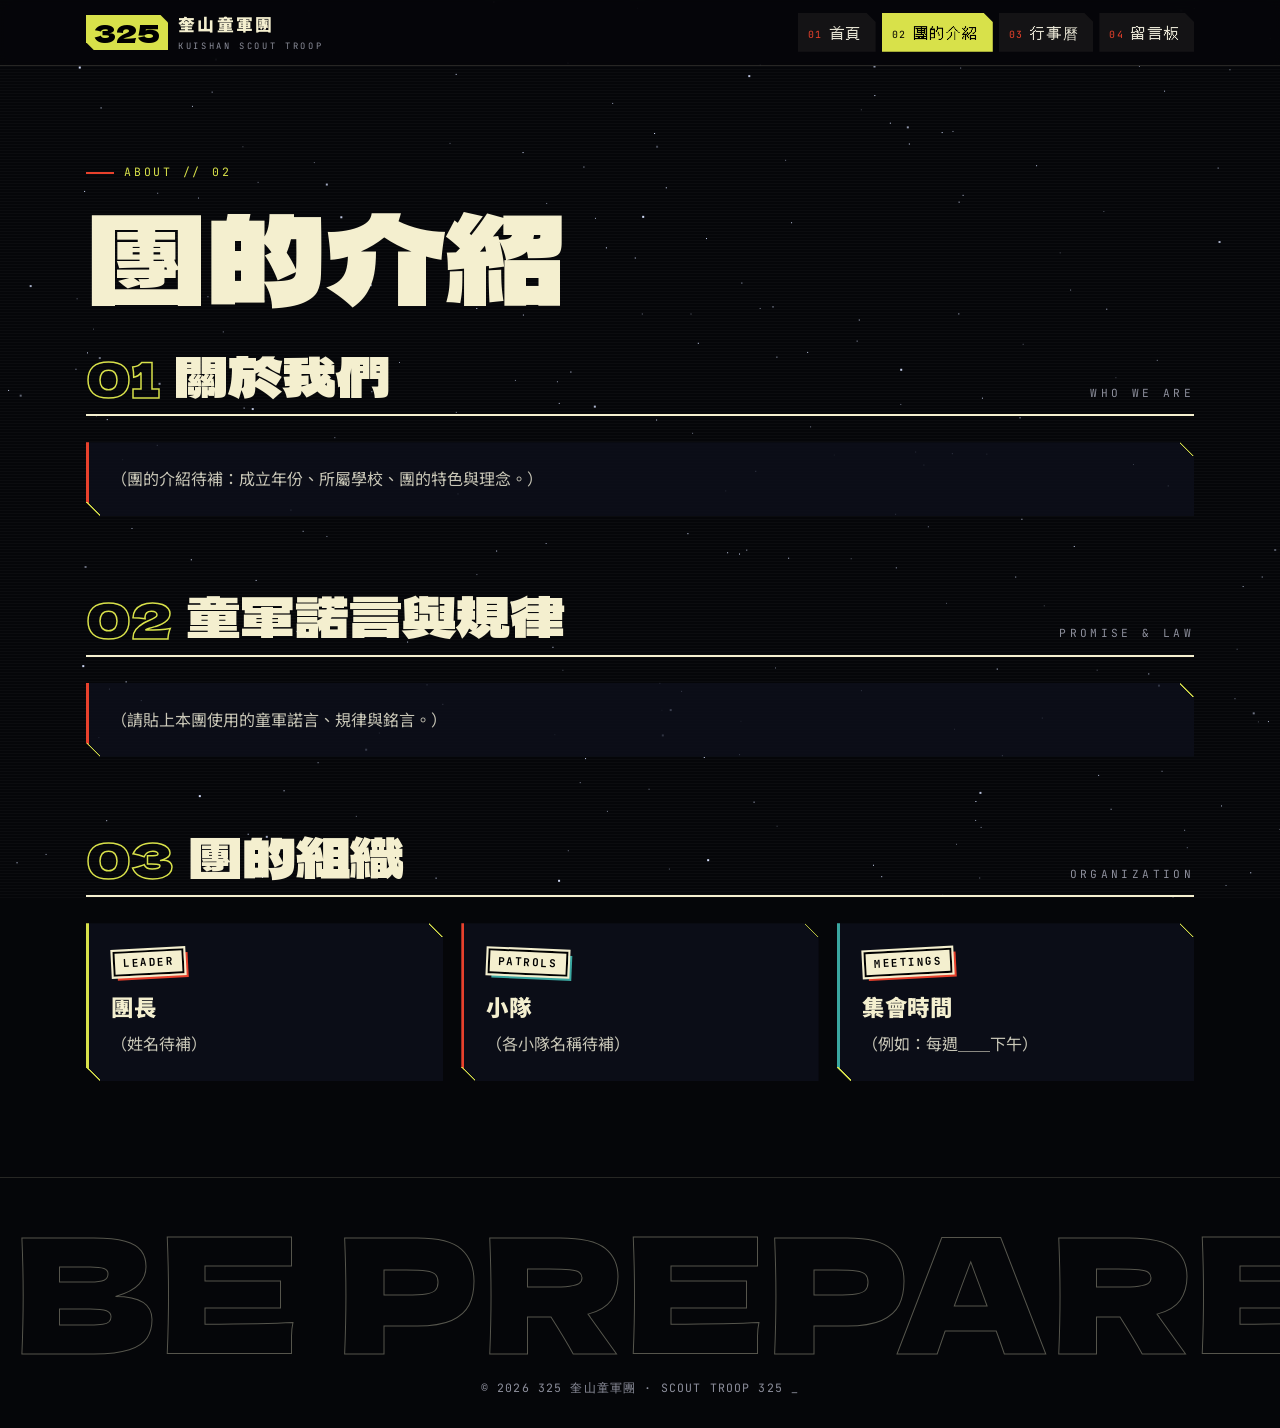
==== about.html @ 6701f39f "Cyberpunk poster typography: Dela Gothic display, glitch text, marquee band, sticker labels Co-Autho" ====
<!doctype html>
<html lang="zh-Hant">
<head>
<meta charset="utf-8">
<meta name="viewport" content="width=device-width, initial-scale=1">
<title>團的介紹｜325 奎山童軍團</title>
<meta name="theme-color" content="#050609">
<link rel="preconnect" href="https://fonts.googleapis.com">
<link rel="preconnect" href="https://fonts.gstatic.com" crossorigin>
<link href="https://fonts.googleapis.com/css2?family=Dela+Gothic+One&family=DotGothic16&family=JetBrains+Mono:wght@400;700&family=Noto+Sans+TC:wght@400;700;900&display=swap" rel="stylesheet">
<link rel="stylesheet" href="style.css?v=4">
</head>
<body>
<header><div class="bar"><a class="logo" href="index.html"><b>325</b><div><span>奎山童軍團</span><small>KUISHAN SCOUT TROOP</small></div></a><nav><a href="index.html"><i>01</i>首頁</a><a href="about.html" class="active"><i>02</i>團的介紹</a><a href="calendar.html"><i>03</i>行事曆</a><a href="guestbook.html"><i>04</i>留言板</a></nav></div></header>
<main>
<div class="page-head"><div class="kicker">ABOUT // 02</div><h1><span class="gl" data-text="團的介紹">團的介紹</span></h1></div>
<section>
<h2><span class="num">01</span><span class="gl" data-text="關於我們">關於我們</span><span class="tag">WHO WE ARE</span></h2>
<div class="card"><p>（團的介紹待補：成立年份、所屬學校、團的特色與理念。）</p></div>
</section>
<section>
<h2><span class="num">02</span><span class="gl" data-text="童軍諾言與規律">童軍諾言與規律</span><span class="tag">PROMISE &amp; LAW</span></h2>
<div class="card"><p>（請貼上本團使用的童軍諾言、規律與銘言。）</p></div>
</section>
<section>
<h2><span class="num">03</span><span class="gl" data-text="團的組織">團的組織</span><span class="tag">ORGANIZATION</span></h2>
<div class="grid">
<div class="card"><div class="label">LEADER</div><h3>團長</h3><p>（姓名待補）</p></div>
<div class="card"><div class="label">PATROLS</div><h3>小隊</h3><p>（各小隊名稱待補）</p></div>
<div class="card"><div class="label">MEETINGS</div><h3>集會時間</h3><p>（例如：每週＿＿下午）</p></div>
</div>
</section>
</main>
<footer><div class="mega" aria-hidden="true">BE PREPARED</div><p>© 2026 325 奎山童軍團 · SCOUT TROOP 325 <span class="blink">_</span></p></footer>
<script src="sky.js?v=4"></script>
</body>
</html>
---- style.css ----
:root{
  --bg:#050609; --panel:rgba(13,16,28,.78); --line:rgba(244,239,207,.14); --line-2:rgba(244,239,207,.34);
  --cream:#f4efcf; --text:#e6e3d3; --muted:#8d8f9c;
  --red:#e8412c; --lime:#d8e14a; --green:#5aa469; --teal:#3aa6a0; --plum:#7a4a5e; --slate:#4c5266;
  --display:"Dela Gothic One","Noto Sans TC",sans-serif;
  --dot:"DotGothic16","JetBrains Mono",monospace;
  --mono:"JetBrains Mono",ui-monospace,Menlo,monospace;
  --sans:"Noto Sans TC","PingFang TC","Microsoft JhengHei",sans-serif;
  --cut:polygon(0 0,calc(100% - 14px) 0,100% 14px,100% 100%,14px 100%,0 calc(100% - 14px));
}
*{box-sizing:border-box}
html,body{margin:0}
body{background:var(--bg);color:var(--text);font-family:var(--sans);line-height:1.75;min-height:100vh;overflow-x:hidden}
body::before{content:"";position:fixed;inset:0;z-index:-1;pointer-events:none;
  background:repeating-linear-gradient(rgba(255,255,255,.028) 0 1px,transparent 1px 3px)}
#stars{position:fixed;inset:0;width:100%;height:100%;z-index:-1;pointer-events:none}
a{color:var(--lime)}
::selection{background:var(--lime);color:#000}

/* glitch text */
.gl{position:relative;display:inline-block}
.gl::before,.gl::after{content:attr(data-text);position:absolute;left:0;top:0;width:100%;clip-path:inset(0 0 100% 0);pointer-events:none}
.gl::before{color:var(--red);animation:glA 5.5s steps(1) infinite}
.gl::after{color:var(--teal);animation:glB 5.5s steps(1) infinite}
@keyframes glA{0%,90%,100%{clip-path:inset(0 0 100% 0);transform:none}91%{clip-path:inset(10% 0 62% 0);transform:translate(-.06em,0)}93%{clip-path:inset(56% 0 18% 0);transform:translate(.05em,0)}95%{clip-path:inset(82% 0 3% 0);transform:translate(-.03em,0)}97%{clip-path:inset(28% 0 48% 0);transform:translate(.04em,0)}}
@keyframes glB{0%,90%,100%{clip-path:inset(0 0 100% 0);transform:none}91%{clip-path:inset(40% 0 35% 0);transform:translate(.06em,0)}93%{clip-path:inset(5% 0 78% 0);transform:translate(-.05em,0)}95%{clip-path:inset(64% 0 12% 0);transform:translate(.03em,0)}97%{clip-path:inset(86% 0 2% 0);transform:translate(-.04em,0)}}

/* header */
header{position:sticky;top:0;z-index:10;background:rgba(5,6,9,.8);backdrop-filter:blur(8px);border-bottom:1px solid var(--line)}
.bar{max-width:1140px;margin:auto;padding:10px 16px;display:flex;flex-wrap:wrap;gap:8px 20px;align-items:center;justify-content:space-between}
.logo{display:flex;align-items:center;gap:10px;text-decoration:none;color:var(--cream)}
.logo b{font-family:var(--display);font-weight:400;font-size:1.6rem;line-height:1;color:#000;background:var(--lime);padding:4px 8px 6px;clip-path:polygon(0 0,calc(100% - 8px) 0,100% 8px,100% 100%,8px 100%,0 calc(100% - 8px))}
.logo span{font-family:var(--sans);font-weight:900;font-size:1.05rem;letter-spacing:.14em}
.logo small{display:block;font-family:var(--mono);font-size:.55rem;letter-spacing:.3em;color:var(--muted)}
nav{display:flex;flex-wrap:wrap;gap:6px}
nav a{font-family:var(--dot);font-size:.95rem;letter-spacing:.1em;color:var(--text);text-decoration:none;padding:6px 14px 6px 10px;background:rgba(244,239,207,.06);clip-path:polygon(0 0,calc(100% - 9px) 0,100% 9px,100% 100%,0 100%);transition:background .15s,color .15s}
nav a i{font-style:normal;font-family:var(--mono);font-size:.62rem;color:var(--red);margin-right:6px;vertical-align:.15em}
nav a:hover{background:var(--cream);color:#000}
nav a.active{background:var(--lime);color:#000}
nav a.active i{color:#000}

/* hero */
.hero{position:relative;height:min(92vh,860px);min-height:600px;overflow:hidden}
#mountain{position:absolute;inset:0;width:100%;height:100%}
.hero-copy{position:absolute;left:max(16px,calc(50% - 554px));top:9%}
.kicker{font-family:var(--mono);font-size:.72rem;color:var(--lime);letter-spacing:.24em}
.kicker::before{content:"";display:inline-block;width:28px;height:2px;background:var(--red);vertical-align:middle;margin-right:10px}
.hero h1{margin:.12em 0 0;font-family:var(--display);font-weight:400;line-height:.98;color:var(--cream)}
.hero h1 .l1{display:block;font-size:clamp(5rem,15vw,11.5rem);letter-spacing:-.02em}
.hero h1 .l2{display:block;font-size:clamp(2.7rem,6.4vw,4.9rem);color:var(--lime);letter-spacing:.08em}
.dots{display:flex;gap:6px;margin:14px 0}
.dots i{width:clamp(34px,5vw,58px);aspect-ratio:1;border-radius:50%;background:var(--red)}
.dots i:nth-child(2){background:var(--plum)}.dots i:nth-child(3){background:var(--slate)}.dots i:nth-child(4){background:var(--teal)}
.motto{font-family:var(--dot);font-size:1.05rem;letter-spacing:.3em;color:var(--cream);margin:0}
.vert{position:absolute;right:18px;top:64px;writing-mode:vertical-rl;font-family:var(--dot);font-size:.8rem;letter-spacing:.5em;color:var(--muted)}
.vert b{color:var(--red);font-weight:400}
.hud{position:absolute;font-family:var(--mono);font-size:.72rem;color:var(--muted);white-space:pre}
.hud-tr{top:16px;right:48px;color:var(--red)}
.hud-bl{left:16px;bottom:78px}
.hud-bar{position:absolute;left:16px;right:16px;bottom:14px;display:grid;grid-template-columns:auto 1fr auto;gap:12px;align-items:center}
.chip{font-family:var(--mono);font-size:.68rem;color:var(--muted);border:1px solid var(--line-2);padding:3px 8px;white-space:nowrap;background:rgba(5,6,9,.6)}
#pulse{width:100%;height:40px;display:block}

/* marquee band */
.band{background:var(--red);color:#000;overflow:hidden;white-space:nowrap;border-block:2px solid #000;transform:rotate(-1deg) scale(1.02);margin:-10px 0 10px}
.band div{display:inline-block;padding:8px 0;font-family:var(--display);font-size:1.15rem;letter-spacing:.12em;animation:slide 26s linear infinite}
.band i{font-style:normal;display:inline-block;width:.7em;height:.7em;border-radius:50%;background:var(--cream);margin:0 1.1em;vertical-align:-.02em}
@keyframes slide{to{transform:translateX(-50%)}}

/* content */
main{max-width:1140px;margin:auto;padding:56px 16px 24px}
.page-head{padding:40px 0 34px}
.page-head h1{margin:.1em 0 0;font-family:var(--display);font-weight:400;font-size:clamp(3.2rem,11vw,7.5rem);line-height:1;color:var(--cream)}
section{margin:0 0 72px}
h2{display:flex;align-items:flex-end;gap:14px;margin:0 0 26px;font-family:var(--display);font-weight:400;font-size:clamp(2rem,5.4vw,3.4rem);line-height:1;color:var(--cream);border-bottom:2px solid var(--cream);padding-bottom:12px}
h2 .num{font-size:.9em;color:transparent;-webkit-text-stroke:1.5px var(--lime)}
h2 .tag{margin-left:auto;font-family:var(--mono);font-size:.7rem;letter-spacing:.3em;color:var(--muted);padding-bottom:.3em}
.grid{display:grid;grid-template-columns:repeat(auto-fit,minmax(250px,1fr));gap:18px}
.card{position:relative;background:var(--panel);clip-path:var(--cut);padding:22px 22px 24px;border-left:3px solid var(--lime);transition:transform .15s,background .15s}
.card:hover{transform:translate(-3px,-3px);background:rgba(24,28,44,.9)}
.card::before,.card::after{content:"";position:absolute;width:14px;height:14px;background:linear-gradient(to bottom left,transparent calc(50% - 1px),var(--lime) calc(50% - 1px) calc(50% + 1px),transparent calc(50% + 1px))}
.card::before{top:0;right:0}.card::after{bottom:0;left:-3px}
.card:nth-child(3n+2){border-left-color:var(--red)}.card:nth-child(3n){border-left-color:var(--teal)}
.card h3{margin:.5em 0 .35em;font-family:var(--sans);font-weight:900;font-size:1.4rem;line-height:1.3;letter-spacing:.04em;color:var(--cream)}
.card p{margin:0;color:#c9c7b8}
.date{font-family:var(--dot);font-size:.85rem;letter-spacing:.12em;color:var(--red)}
.date::before{content:"▮ "}
/* sticker label */
.label{display:inline-block;font-family:var(--mono);font-weight:700;font-size:.68rem;letter-spacing:.14em;color:#000;background:var(--cream);border:2px solid #000;outline:2px solid var(--cream);padding:1px 8px;transform:rotate(-3deg);box-shadow:4px 4px 0 var(--red);margin:2px 0 6px 2px}
.card:nth-child(even) .label{transform:rotate(2.5deg);box-shadow:4px 4px 0 var(--teal)}
.photos figure{margin:0}
.photos img{width:100%;aspect-ratio:4/3;object-fit:cover;display:block;clip-path:var(--cut)}
.photos figcaption{font-family:var(--dot);font-size:.75rem;color:var(--muted);margin-top:6px;letter-spacing:.1em}

.table-wrap{overflow-x:auto}
table{width:100%;min-width:560px;border-collapse:collapse;background:var(--panel)}
th{white-space:nowrap}
th,td{padding:14px 16px;text-align:left;border-bottom:1px solid var(--line)}
th{font-family:var(--dot);font-size:.85rem;letter-spacing:.14em;color:#000;background:var(--lime);font-weight:400}
td:first-child{font-family:var(--dot);color:var(--red);white-space:nowrap;letter-spacing:.08em}
td:nth-child(2){font-weight:700;color:var(--cream)}
tr:hover td{background:rgba(216,225,74,.06)}
.note{font-family:var(--dot);font-size:1rem;border:1px dashed var(--line-2);padding:18px;color:var(--text);letter-spacing:.08em}
.note::before{content:"STATUS";font-family:var(--mono);font-size:.68rem;font-weight:700;color:#000;background:var(--lime);padding:2px 8px;margin-right:12px;letter-spacing:.14em}
.blink{animation:blink 1s steps(1) infinite}
@keyframes blink{50%{opacity:0}}

footer{border-top:1px solid var(--line);padding:26px 16px 30px;text-align:center;overflow:hidden}
.mega{font-family:var(--display);font-size:clamp(3rem,13vw,10rem);line-height:1;white-space:nowrap;color:transparent;-webkit-text-stroke:1px var(--line-2);letter-spacing:.02em;user-select:none}
footer p{font-family:var(--mono);font-size:.72rem;color:var(--muted);margin:14px 0 0;letter-spacing:.1em}

@media (max-width:760px){
  .hero-copy{top:5%}
  .vert,.hud-bl{display:none}
  .hud-tr{right:16px}
  .hud-bar{grid-template-columns:1fr}
  .hud-bar .chip{display:none}
  .logo small{display:none}
  nav a{padding:5px 11px 5px 8px;font-size:.88rem}
  h2 .tag{display:none}
}
@media (prefers-reduced-motion:reduce){.blink,.gl::before,.gl::after,.band div{animation:none}}
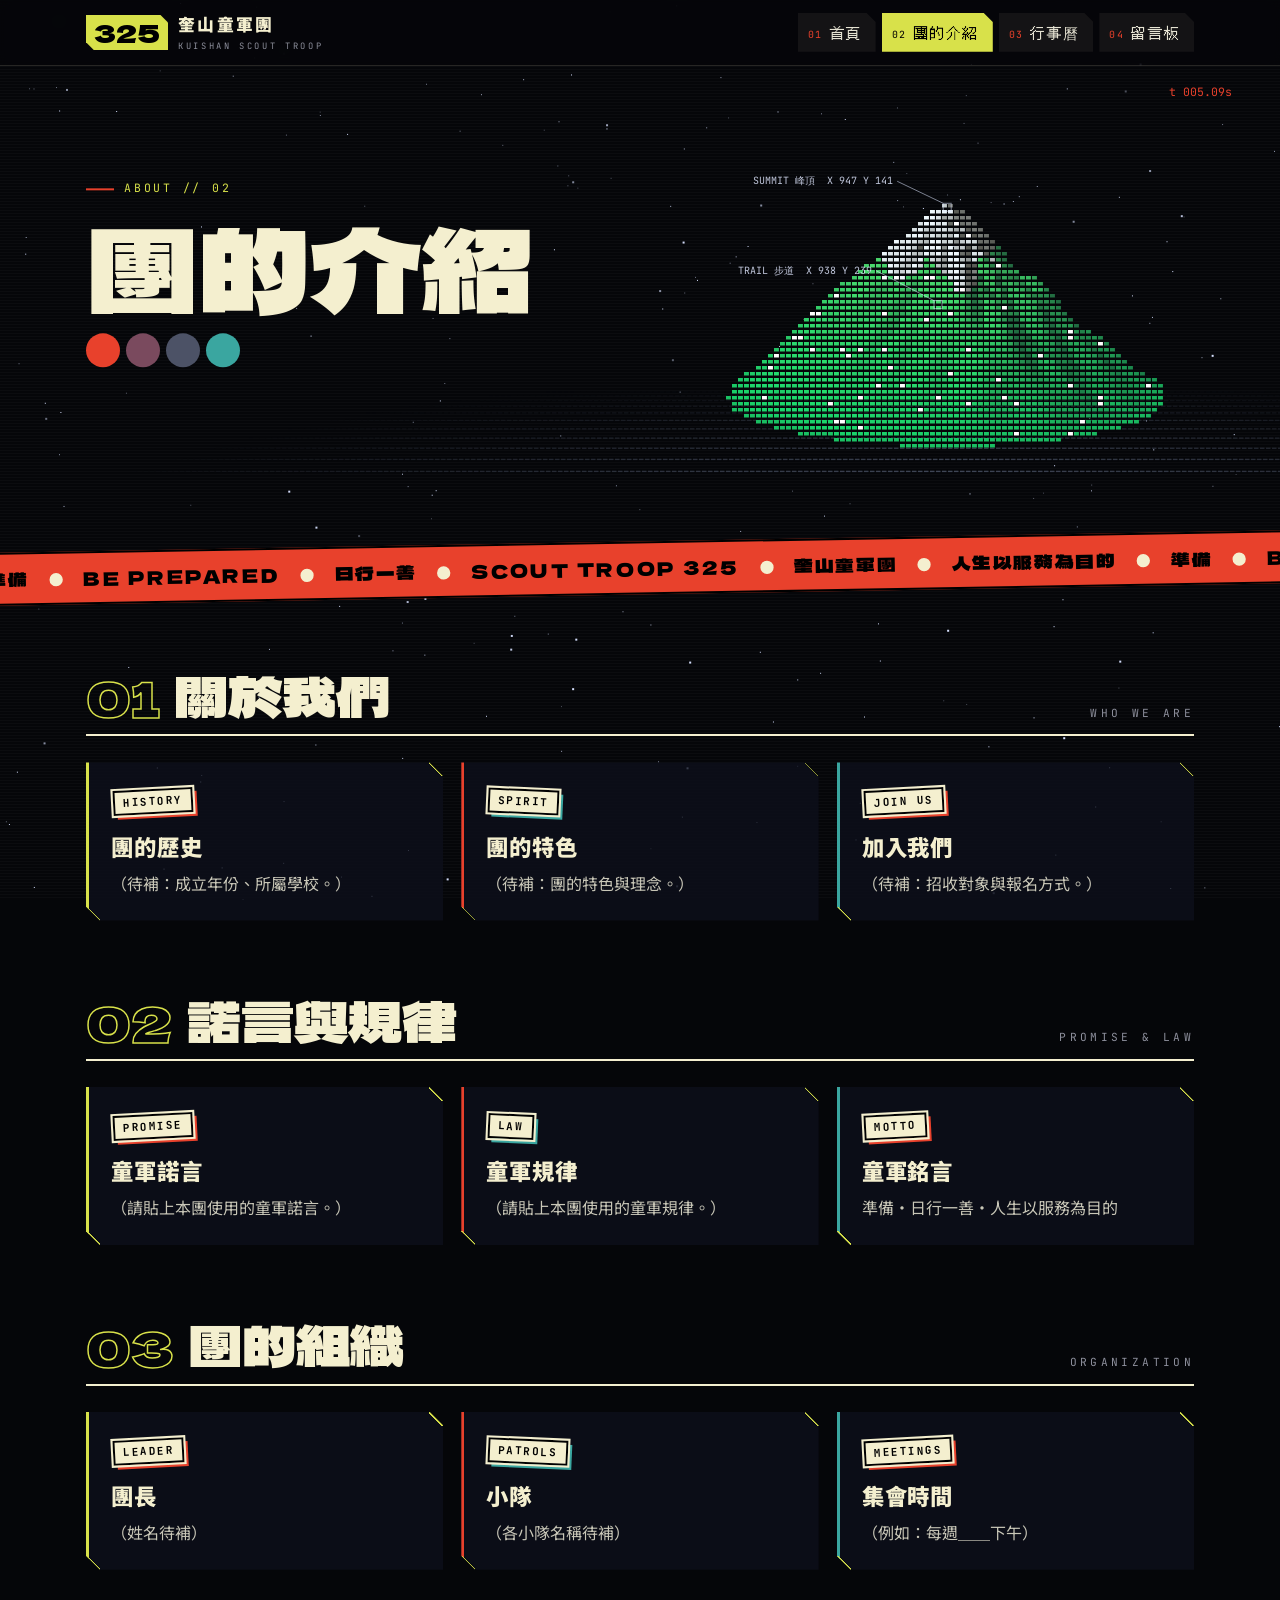
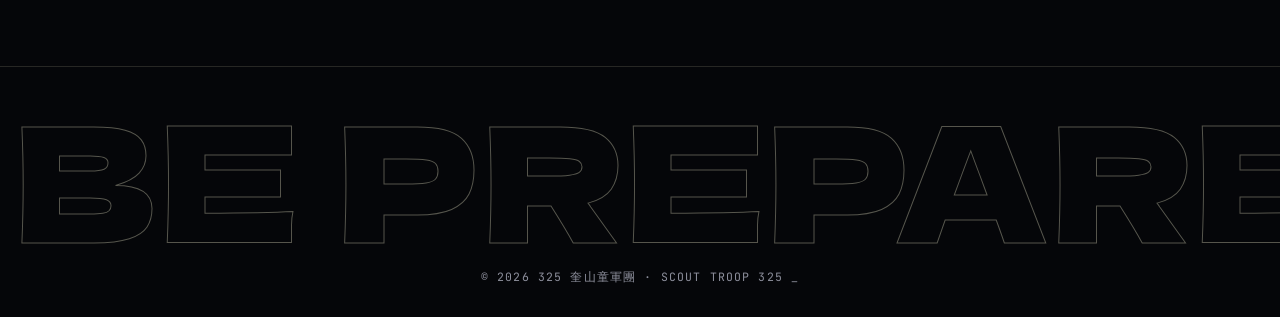
==== commit ed0cfd14: "Same banner, band and three-section layout on all four pages Co-Authored-By: Claude Fable 5.2 <norep" ====
--- a/about.html
+++ b/about.html
@@ -8,19 +8,34 @@
 <link rel="preconnect" href="https://fonts.googleapis.com">
 <link rel="preconnect" href="https://fonts.gstatic.com" crossorigin>
 <link href="https://fonts.googleapis.com/css2?family=Dela+Gothic+One&family=DotGothic16&family=JetBrains+Mono:wght@400;700&family=Noto+Sans+TC:wght@400;700;900&display=swap" rel="stylesheet">
-<link rel="stylesheet" href="style.css?v=4">
+<link rel="stylesheet" href="style.css?v=6">
 </head>
 <body>
 <header><div class="bar"><a class="logo" href="index.html"><b>325</b><div><span>奎山童軍團</span><small>KUISHAN SCOUT TROOP</small></div></a><nav><a href="index.html"><i>01</i>首頁</a><a href="about.html" class="active"><i>02</i>團的介紹</a><a href="calendar.html"><i>03</i>行事曆</a><a href="guestbook.html"><i>04</i>留言板</a></nav></div></header>
+<section class="hero sub">
+<canvas id="mountain" aria-hidden="true"></canvas>
+<div class="hero-copy"><div class="kicker">ABOUT // 02</div>
+<h1><span class="gl" data-text="團的介紹">團的介紹</span></h1>
+<div class="dots" aria-hidden="true"><i></i><i></i><i></i><i></i></div></div>
+<div class="hud hud-tr" id="hud-t">t 000.00s</div>
+</section>
+<div class="band" aria-hidden="true"><div>準備<i></i>BE PREPARED<i></i>日行一善<i></i>SCOUT TROOP 325<i></i>奎山童軍團<i></i>人生以服務為目的<i></i>準備<i></i>BE PREPARED<i></i>日行一善<i></i>SCOUT TROOP 325<i></i>奎山童軍團<i></i>人生以服務為目的<i></i>準備<i></i>BE PREPARED<i></i>日行一善<i></i>SCOUT TROOP 325<i></i>奎山童軍團<i></i>人生以服務為目的<i></i>準備<i></i>BE PREPARED<i></i>日行一善<i></i>SCOUT TROOP 325<i></i>奎山童軍團<i></i>人生以服務為目的<i></i></div></div>
 <main>
-<div class="page-head"><div class="kicker">ABOUT // 02</div><h1><span class="gl" data-text="團的介紹">團的介紹</span></h1></div>
 <section>
 <h2><span class="num">01</span><span class="gl" data-text="關於我們">關於我們</span><span class="tag">WHO WE ARE</span></h2>
-<div class="card"><p>（團的介紹待補：成立年份、所屬學校、團的特色與理念。）</p></div>
+<div class="grid">
+<div class="card"><div class="label">HISTORY</div><h3>團的歷史</h3><p>（待補：成立年份、所屬學校。）</p></div>
+<div class="card"><div class="label">SPIRIT</div><h3>團的特色</h3><p>（待補：團的特色與理念。）</p></div>
+<div class="card"><div class="label">JOIN US</div><h3>加入我們</h3><p>（待補：招收對象與報名方式。）</p></div>
+</div>
 </section>
 <section>
-<h2><span class="num">02</span><span class="gl" data-text="童軍諾言與規律">童軍諾言與規律</span><span class="tag">PROMISE &amp; LAW</span></h2>
-<div class="card"><p>（請貼上本團使用的童軍諾言、規律與銘言。）</p></div>
+<h2><span class="num">02</span><span class="gl" data-text="諾言與規律">諾言與規律</span><span class="tag">PROMISE &amp; LAW</span></h2>
+<div class="grid">
+<div class="card"><div class="label">PROMISE</div><h3>童軍諾言</h3><p>（請貼上本團使用的童軍諾言。）</p></div>
+<div class="card"><div class="label">LAW</div><h3>童軍規律</h3><p>（請貼上本團使用的童軍規律。）</p></div>
+<div class="card"><div class="label">MOTTO</div><h3>童軍銘言</h3><p>準備・日行一善・人生以服務為目的</p></div>
+</div>
 </section>
 <section>
 <h2><span class="num">03</span><span class="gl" data-text="團的組織">團的組織</span><span class="tag">ORGANIZATION</span></h2>
@@ -32,6 +47,6 @@
 </section>
 </main>
 <footer><div class="mega" aria-hidden="true">BE PREPARED</div><p>© 2026 325 奎山童軍團 · SCOUT TROOP 325 <span class="blink">_</span></p></footer>
-<script src="sky.js?v=4"></script>
+<script src="sky.js?v=6"></script>
 </body>
 </html>
--- a/style.css
+++ b/style.css
@@ -61,6 +61,13 @@
 .chip{font-family:var(--mono);font-size:.68rem;color:var(--muted);border:1px solid var(--line-2);padding:3px 8px;white-space:nowrap;background:rgba(5,6,9,.6)}
 #pulse{width:100%;height:40px;display:block}
 
+/* compact banner on inner pages: same parts as the home hero */
+.hero.sub{height:clamp(300px,46vh,430px);min-height:0}
+.hero.sub .hero-copy{top:50%;transform:translateY(-50%)}
+.hero.sub h1{font-size:clamp(3.2rem,10vw,7rem);line-height:1;margin:.1em 0 0}
+.hero.sub .dots{margin:12px 0 0}
+.hero.sub .dots i{width:clamp(22px,3vw,34px)}
+
 /* marquee band */
 .band{background:var(--red);color:#000;overflow:hidden;white-space:nowrap;border-block:2px solid #000;transform:rotate(-1deg) scale(1.02);margin:-10px 0 10px}
 .band div{display:inline-block;padding:8px 0;font-family:var(--display);font-size:1.15rem;letter-spacing:.12em;animation:slide 26s linear infinite}
@@ -68,7 +75,7 @@
 @keyframes slide{to{transform:translateX(-50%)}}
 
 /* content */
-main{max-width:1140px;margin:auto;padding:56px 16px 24px}
+main{max-width:1140px;margin:auto;padding:64px 16px 24px}
 .page-head{padding:40px 0 34px}
 .page-head h1{margin:.1em 0 0;font-family:var(--display);font-weight:400;font-size:clamp(3.2rem,11vw,7.5rem);line-height:1;color:var(--cream)}
 section{margin:0 0 72px}
@@ -110,6 +117,8 @@
 footer p{font-family:var(--mono);font-size:.72rem;color:var(--muted);margin:14px 0 0;letter-spacing:.1em}
 
 @media (max-width:760px){
+  .hero.sub{height:340px}
+  .hero.sub .hero-copy{top:9%;transform:none}
   .hero-copy{top:5%}
   .vert,.hud-bl{display:none}
   .hud-tr{right:16px}
@@ -120,3 +129,5 @@
   h2 .tag{display:none}
 }
 @media (prefers-reduced-motion:reduce){.blink,.gl::before,.gl::after,.band div{animation:none}}
+
+.card .big{font-family:var(--dot);font-size:1.05rem;color:var(--lime);letter-spacing:.06em;word-break:break-all}
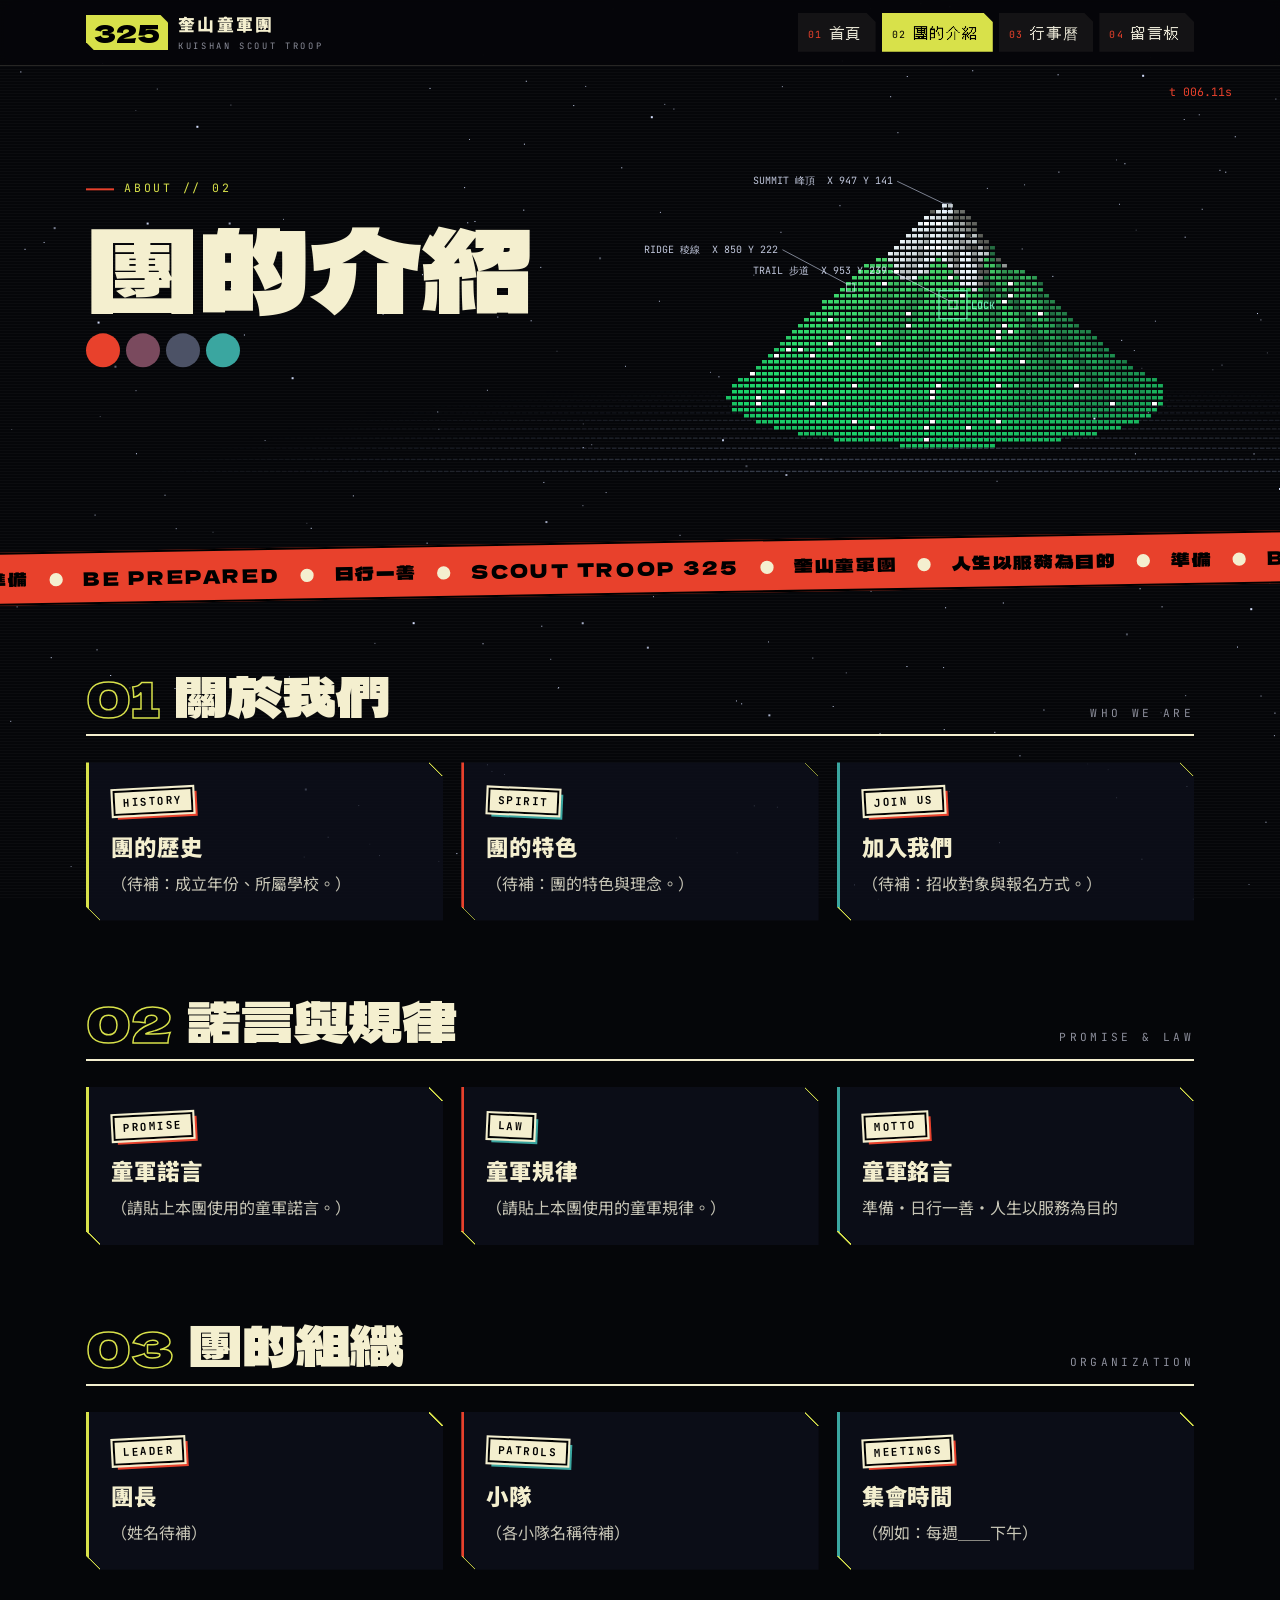
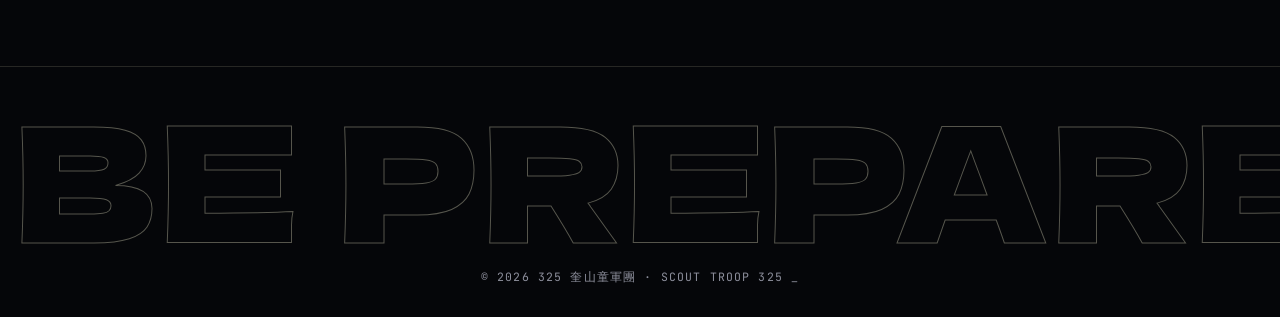
==== commit 2a7678c6: "Add pixel-art placeholder scenes to the gallery Co-Authored-By: Claude Fable 5.2 <noreply@anthropic." ====
--- a/about.html
+++ b/about.html
@@ -8,7 +8,7 @@
 <link rel="preconnect" href="https://fonts.googleapis.com">
 <link rel="preconnect" href="https://fonts.gstatic.com" crossorigin>
 <link href="https://fonts.googleapis.com/css2?family=Dela+Gothic+One&family=DotGothic16&family=JetBrains+Mono:wght@400;700&family=Noto+Sans+TC:wght@400;700;900&display=swap" rel="stylesheet">
-<link rel="stylesheet" href="style.css?v=6">
+<link rel="stylesheet" href="style.css?v=7">
 </head>
 <body>
 <header><div class="bar"><a class="logo" href="index.html"><b>325</b><div><span>奎山童軍團</span><small>KUISHAN SCOUT TROOP</small></div></a><nav><a href="index.html"><i>01</i>首頁</a><a href="about.html" class="active"><i>02</i>團的介紹</a><a href="calendar.html"><i>03</i>行事曆</a><a href="guestbook.html"><i>04</i>留言板</a></nav></div></header>
@@ -47,6 +47,6 @@
 </section>
 </main>
 <footer><div class="mega" aria-hidden="true">BE PREPARED</div><p>© 2026 325 奎山童軍團 · SCOUT TROOP 325 <span class="blink">_</span></p></footer>
-<script src="sky.js?v=6"></script>
+<script src="sky.js?v=7"></script>
 </body>
 </html>
--- a/style.css
+++ b/style.css
@@ -96,7 +96,7 @@
 .label{display:inline-block;font-family:var(--mono);font-weight:700;font-size:.68rem;letter-spacing:.14em;color:#000;background:var(--cream);border:2px solid #000;outline:2px solid var(--cream);padding:1px 8px;transform:rotate(-3deg);box-shadow:4px 4px 0 var(--red);margin:2px 0 6px 2px}
 .card:nth-child(even) .label{transform:rotate(2.5deg);box-shadow:4px 4px 0 var(--teal)}
 .photos figure{margin:0}
-.photos img{width:100%;aspect-ratio:4/3;object-fit:cover;display:block;clip-path:var(--cut)}
+.photos img{width:100%;aspect-ratio:4/3;object-fit:cover;display:block;clip-path:var(--cut);image-rendering:pixelated}
 .photos figcaption{font-family:var(--dot);font-size:.75rem;color:var(--muted);margin-top:6px;letter-spacing:.1em}
 
 .table-wrap{overflow-x:auto}
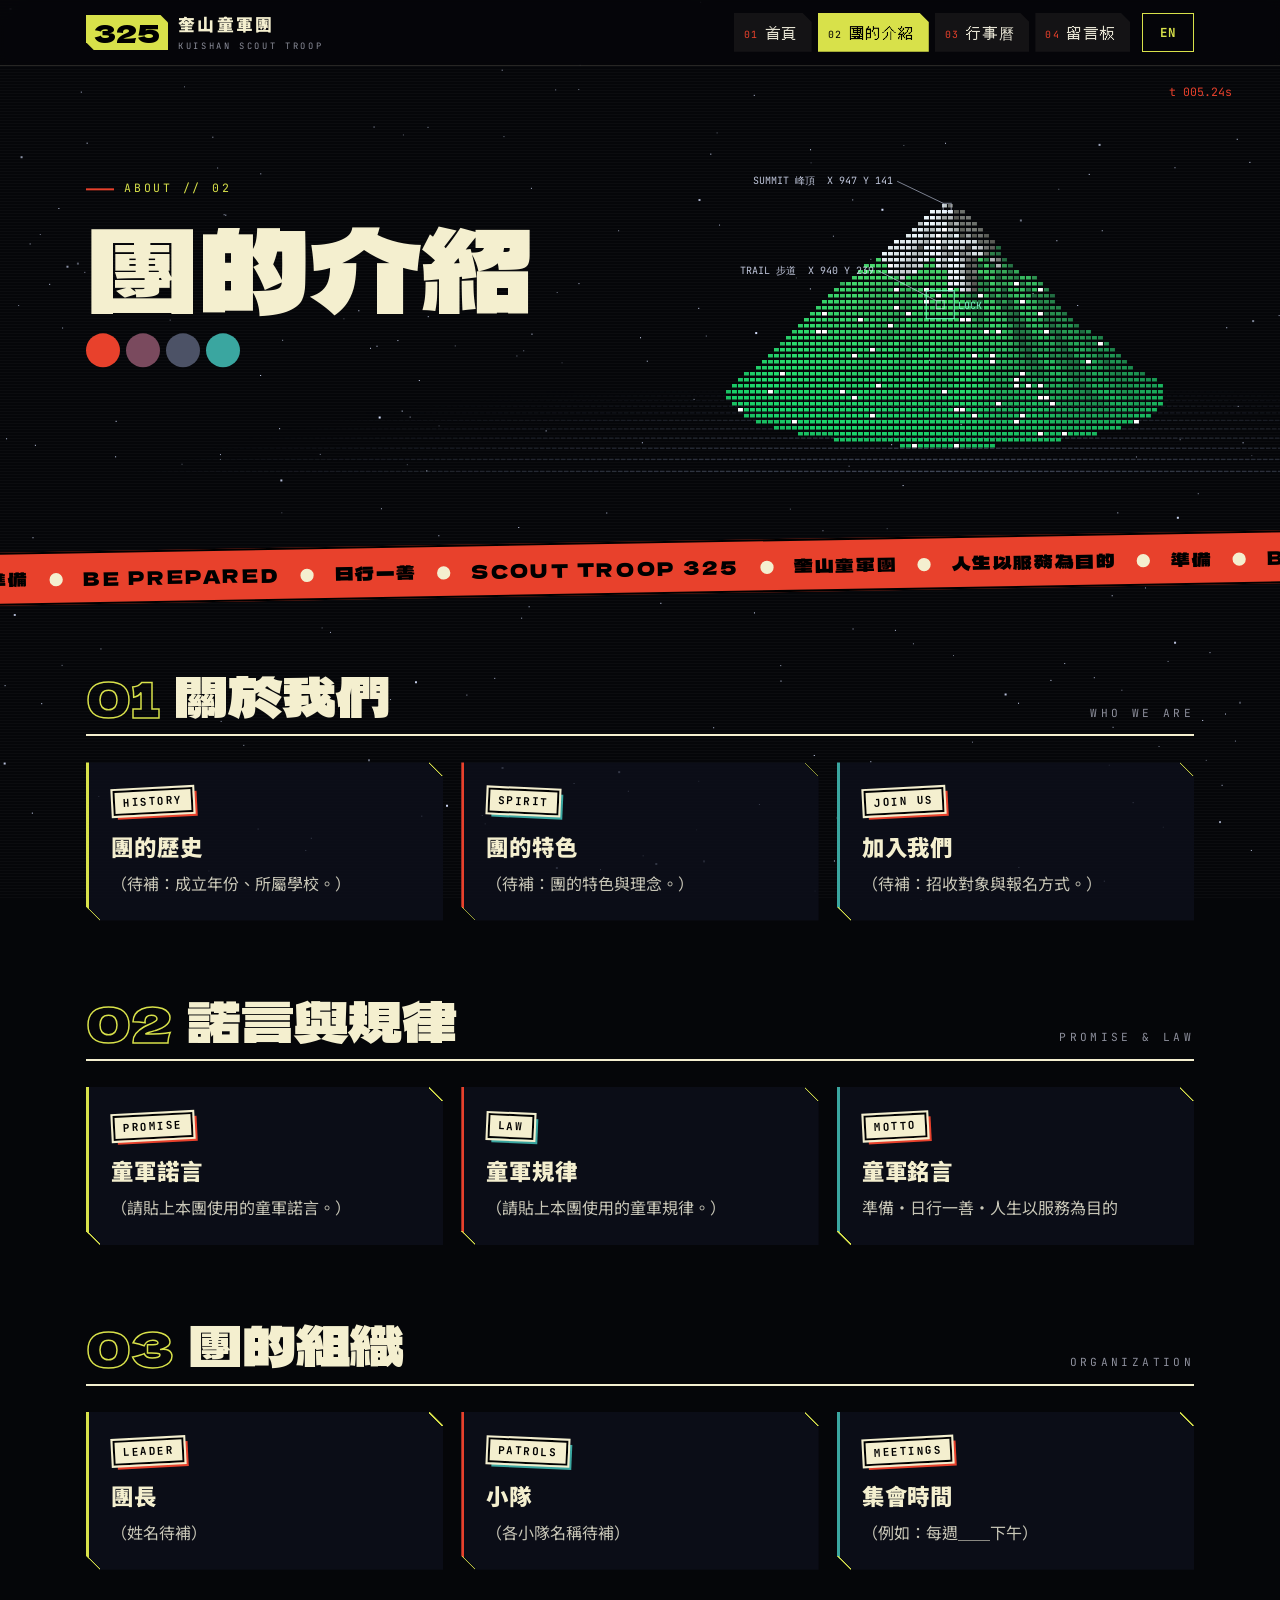
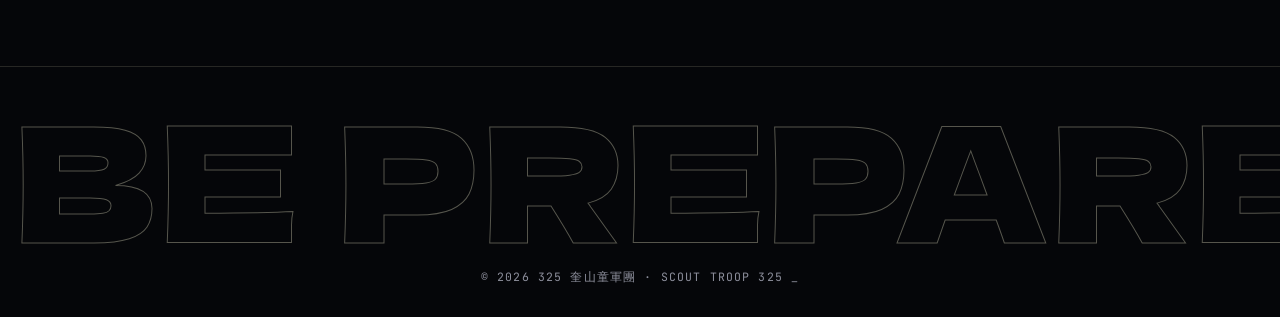
==== commit 57bc61b8: "Add EN/中文 switch, card popup with jumping-scouts transition, scroll-up easter egg Co-Authored-By: Cl" ====
--- a/about.html
+++ b/about.html
@@ -8,45 +8,46 @@
 <link rel="preconnect" href="https://fonts.googleapis.com">
 <link rel="preconnect" href="https://fonts.gstatic.com" crossorigin>
 <link href="https://fonts.googleapis.com/css2?family=Dela+Gothic+One&family=DotGothic16&family=JetBrains+Mono:wght@400;700&family=Noto+Sans+TC:wght@400;700;900&display=swap" rel="stylesheet">
-<link rel="stylesheet" href="style.css?v=7">
+<link rel="stylesheet" href="style.css?v=8">
 </head>
 <body>
-<header><div class="bar"><a class="logo" href="index.html"><b>325</b><div><span>奎山童軍團</span><small>KUISHAN SCOUT TROOP</small></div></a><nav><a href="index.html"><i>01</i>首頁</a><a href="about.html" class="active"><i>02</i>團的介紹</a><a href="calendar.html"><i>03</i>行事曆</a><a href="guestbook.html"><i>04</i>留言板</a></nav></div></header>
+<header><div class="bar"><a class="logo" href="index.html"><b>325</b><div><span>奎山童軍團</span><small>KUISHAN SCOUT TROOP</small></div></a><nav><a href="index.html"><i>01</i><span data-en="HOME">首頁</span></a><a href="about.html" class="active"><i>02</i><span data-en="ABOUT">團的介紹</span></a><a href="calendar.html"><i>03</i><span data-en="CALENDAR">行事曆</span></a><a href="guestbook.html"><i>04</i><span data-en="GUESTBOOK">留言板</span></a><button id="lang" class="langbtn" type="button">EN</button></nav></div></header>
 <section class="hero sub">
 <canvas id="mountain" aria-hidden="true"></canvas>
 <div class="hero-copy"><div class="kicker">ABOUT // 02</div>
-<h1><span class="gl" data-text="團的介紹">團的介紹</span></h1>
+<h1><span class="gl" data-text="團的介紹" data-en="ABOUT">團的介紹</span></h1>
 <div class="dots" aria-hidden="true"><i></i><i></i><i></i><i></i></div></div>
 <div class="hud hud-tr" id="hud-t">t 000.00s</div>
 </section>
 <div class="band" aria-hidden="true"><div>準備<i></i>BE PREPARED<i></i>日行一善<i></i>SCOUT TROOP 325<i></i>奎山童軍團<i></i>人生以服務為目的<i></i>準備<i></i>BE PREPARED<i></i>日行一善<i></i>SCOUT TROOP 325<i></i>奎山童軍團<i></i>人生以服務為目的<i></i>準備<i></i>BE PREPARED<i></i>日行一善<i></i>SCOUT TROOP 325<i></i>奎山童軍團<i></i>人生以服務為目的<i></i>準備<i></i>BE PREPARED<i></i>日行一善<i></i>SCOUT TROOP 325<i></i>奎山童軍團<i></i>人生以服務為目的<i></i></div></div>
 <main>
 <section>
-<h2><span class="num">01</span><span class="gl" data-text="關於我們">關於我們</span><span class="tag">WHO WE ARE</span></h2>
+<h2><span class="num">01</span><span class="gl" data-text="關於我們" data-en="WHO WE ARE">關於我們</span><span class="tag" data-en="關於我們">WHO WE ARE</span></h2>
 <div class="grid">
-<div class="card"><div class="label">HISTORY</div><h3>團的歷史</h3><p>（待補：成立年份、所屬學校。）</p></div>
-<div class="card"><div class="label">SPIRIT</div><h3>團的特色</h3><p>（待補：團的特色與理念。）</p></div>
-<div class="card"><div class="label">JOIN US</div><h3>加入我們</h3><p>（待補：招收對象與報名方式。）</p></div>
+<div class="card"><div class="label">HISTORY</div><h3 data-en="Our history">團的歷史</h3><p data-en="(To be added: founding year, school.)">（待補：成立年份、所屬學校。）</p></div>
+<div class="card"><div class="label">SPIRIT</div><h3 data-en="What makes us us">團的特色</h3><p data-en="(To be added: our character and values.)">（待補：團的特色與理念。）</p></div>
+<div class="card"><div class="label">JOIN US</div><h3 data-en="Join us">加入我們</h3><p data-en="(To be added: who can join and how to sign up.)">（待補：招收對象與報名方式。）</p></div>
 </div>
 </section>
 <section>
-<h2><span class="num">02</span><span class="gl" data-text="諾言與規律">諾言與規律</span><span class="tag">PROMISE &amp; LAW</span></h2>
+<h2><span class="num">02</span><span class="gl" data-text="諾言與規律" data-en="PROMISE &amp;amp; LAW">諾言與規律</span><span class="tag" data-en="諾言與規律">PROMISE &amp; LAW</span></h2>
 <div class="grid">
-<div class="card"><div class="label">PROMISE</div><h3>童軍諾言</h3><p>（請貼上本團使用的童軍諾言。）</p></div>
-<div class="card"><div class="label">LAW</div><h3>童軍規律</h3><p>（請貼上本團使用的童軍規律。）</p></div>
-<div class="card"><div class="label">MOTTO</div><h3>童軍銘言</h3><p>準備・日行一善・人生以服務為目的</p></div>
+<div class="card"><div class="label">PROMISE</div><h3 data-en="Scout Promise">童軍諾言</h3><p data-en="(Paste the Scout Promise your troop uses.)">（請貼上本團使用的童軍諾言。）</p></div>
+<div class="card"><div class="label">LAW</div><h3 data-en="Scout Law">童軍規律</h3><p data-en="(Paste the Scout Law your troop uses.)">（請貼上本團使用的童軍規律。）</p></div>
+<div class="card"><div class="label">MOTTO</div><h3 data-en="Scout Motto">童軍銘言</h3><p data-en="Be prepared · Do a good turn daily · Live to serve">準備・日行一善・人生以服務為目的</p></div>
 </div>
 </section>
 <section>
-<h2><span class="num">03</span><span class="gl" data-text="團的組織">團的組織</span><span class="tag">ORGANIZATION</span></h2>
+<h2><span class="num">03</span><span class="gl" data-text="團的組織" data-en="ORGANIZATION">團的組織</span><span class="tag" data-en="團的組織">ORGANIZATION</span></h2>
 <div class="grid">
-<div class="card"><div class="label">LEADER</div><h3>團長</h3><p>（姓名待補）</p></div>
-<div class="card"><div class="label">PATROLS</div><h3>小隊</h3><p>（各小隊名稱待補）</p></div>
-<div class="card"><div class="label">MEETINGS</div><h3>集會時間</h3><p>（例如：每週＿＿下午）</p></div>
+<div class="card"><div class="label">LEADER</div><h3 data-en="Scoutmaster">團長</h3><p data-en="(Name to be added)">（姓名待補）</p></div>
+<div class="card"><div class="label">PATROLS</div><h3 data-en="Patrols">小隊</h3><p data-en="(Patrol names to be added)">（各小隊名稱待補）</p></div>
+<div class="card"><div class="label">MEETINGS</div><h3 data-en="Meeting time">集會時間</h3><p data-en="(e.g. every ____ afternoon)">（例如：每週＿＿下午）</p></div>
 </div>
 </section>
 </main>
 <footer><div class="mega" aria-hidden="true">BE PREPARED</div><p>© 2026 325 奎山童軍團 · SCOUT TROOP 325 <span class="blink">_</span></p></footer>
-<script src="sky.js?v=7"></script>
+<script src="sky.js?v=8"></script>
+<script src="app.js?v=8"></script>
 </body>
 </html>
--- a/style.css
+++ b/style.css
@@ -131,3 +131,88 @@
 @media (prefers-reduced-motion:reduce){.blink,.gl::before,.gl::after,.band div{animation:none}}
 
 .card .big{font-family:var(--dot);font-size:1.05rem;color:var(--lime);letter-spacing:.06em;word-break:break-all}
+
+/* ===== language button ===== */
+.langbtn{font-family:var(--mono);font-weight:700;font-size:.78rem;letter-spacing:.1em;color:var(--lime);background:none;border:1.5px solid var(--lime);padding:5px 10px;cursor:pointer;margin-left:6px;min-width:52px}
+.langbtn:hover{background:var(--lime);color:#000}
+html[lang=en] .hero h1 .l1{font-size:clamp(2.9rem,9vw,6.2rem);letter-spacing:0}
+html[lang=en] .hero h1 .l2{font-size:clamp(1.75rem,5vw,4rem);letter-spacing:.02em}
+html[lang=en] .hero.sub h1{font-size:clamp(2.3rem,8vw,6rem)}
+html[lang=en] .motto{letter-spacing:.06em;font-size:.95rem}
+html[lang=en] h2{font-size:clamp(1.6rem,4.6vw,3rem)}
+html[lang=en] .card h3{letter-spacing:0}
+:focus-visible{outline:2px solid var(--lime);outline-offset:3px}
+
+/* ===== clickable cards ===== */
+.clickable{cursor:pointer}
+.card.clickable:hover::before{background:var(--lime)}
+.photos figure.clickable img{transition:transform .15s,filter .15s}
+.photos figure.clickable:hover img{transform:translate(-3px,-3px);filter:brightness(1.15)}
+
+/* ===== jumping scouts transition ===== */
+.jump{position:fixed;inset:0;z-index:200;pointer-events:none;overflow:hidden}
+.jump::before{content:"";position:absolute;left:50%;top:50%;width:300vmax;height:300vmax;margin:-150vmax 0 0 -150vmax;
+  background:repeating-conic-gradient(var(--lime) 0 7deg,#000 7deg 14deg);animation:burst 1s ease-out forwards}
+.jump svg{position:absolute;left:50%;top:50%;width:72px;height:96px;margin:-48px 0 0 -36px;animation:jl 1s cubic-bezier(.3,.7,.4,1) forwards;filter:drop-shadow(1px 1px 0 #000)}
+.jump svg+svg{animation-name:jr}
+.jump b{position:absolute;left:0;right:0;top:50%;text-align:center;font-family:var(--display);font-weight:400;font-size:18vw;line-height:1;color:var(--red);-webkit-text-stroke:.03em #000;animation:slam 1s ease-out forwards}
+@keyframes burst{0%{opacity:0;transform:scale(.2) rotate(0)}18%{opacity:.95}60%{opacity:.9}100%{opacity:0;transform:scale(1) rotate(50deg)}}
+@keyframes jl{0%{transform:translate(-46vw,56vh) scale(1) rotate(-30deg)}40%{transform:translate(-17vw,-20vh) scale(4.5) rotate(12deg)}68%{transform:translate(-11vw,4vh) scale(9) rotate(-6deg);opacity:1}100%{transform:translate(-34vw,40vh) scale(30) rotate(-14deg);opacity:0}}
+@keyframes jr{0%{transform:translate(46vw,56vh) scale(1) rotate(30deg)}40%{transform:translate(17vw,-24vh) scale(4.5) rotate(-12deg)}68%{transform:translate(11vw,2vh) scale(9) rotate(6deg);opacity:1}100%{transform:translate(34vw,40vh) scale(30) rotate(14deg);opacity:0}}
+@keyframes slam{0%,25%{opacity:0;transform:translateY(-50%) scale(3) rotate(-8deg)}40%{opacity:1;transform:translateY(-50%) scale(1) rotate(-4deg)}70%{opacity:1;transform:translateY(-50%) scale(1.08) rotate(-4deg)}100%{opacity:0;transform:translateY(-50%) scale(1.6) rotate(-4deg)}}
+
+/* ===== popup ===== */
+.modal{position:fixed;inset:0;z-index:150;display:none;align-items:center;justify-content:center;padding:16px;background:rgba(5,6,9,.9);backdrop-filter:blur(6px)}
+.modal.open{display:flex}
+.modal-box{width:min(880px,100%);max-height:calc(100vh - 32px);display:flex;flex-direction:column;background:#0b0e1a;border:2px solid var(--cream);box-shadow:10px 10px 0 var(--red);animation:pop .35s cubic-bezier(.2,1.6,.4,1)}
+@keyframes pop{0%{transform:scale(.6) rotate(-3deg);opacity:0}100%{transform:none;opacity:1}}
+.modal-top{display:flex;align-items:center;gap:14px;background:var(--lime);color:#000;padding:10px 14px;font-family:var(--display);font-size:clamp(1.2rem,3.4vw,1.9rem);line-height:1.1}
+.modal-top .num{color:#000;-webkit-text-stroke:0;font-size:1em}
+.modal-count{margin-left:auto;font-family:var(--mono);font-size:.8rem;font-weight:700;letter-spacing:.1em;white-space:nowrap}
+.modal-x{font-family:var(--mono);font-weight:700;font-size:.75rem;background:#000;color:var(--lime);border:0;padding:7px 10px;cursor:pointer;white-space:nowrap}
+.modal-x:hover{background:var(--red);color:#000}
+.modal-body{padding:clamp(20px,5vw,44px);overflow:auto;min-height:220px}
+.modal-body.in{animation:slidein .25s ease-out}
+@keyframes slidein{from{opacity:0;transform:translateX(24px)}}
+.modal-body h3{font-family:var(--display);font-weight:400;font-size:clamp(1.8rem,5.5vw,3.2rem);line-height:1.15;color:var(--cream);margin:.35em 0 .4em}
+.modal-body p{font-size:clamp(1.05rem,2.4vw,1.3rem);color:var(--text);margin:0}
+.modal-body .date{font-size:1.05rem}
+.modal-body .label{font-size:.85rem}
+.modal-body img{width:100%;display:block;image-rendering:pixelated;border:2px solid var(--cream)}
+.modal-body figcaption{font-family:var(--dot);color:var(--muted);margin-top:10px;letter-spacing:.1em}
+.modal-nav{display:flex;align-items:center;gap:12px;padding:12px 14px;border-top:1px solid var(--line-2);background:repeating-linear-gradient(-45deg,rgba(216,225,74,.09) 0 10px,transparent 10px 20px)}
+.modal-nav button{font-family:var(--mono);font-weight:700;font-size:.8rem;letter-spacing:.1em;background:var(--cream);color:#000;border:0;padding:8px 14px;cursor:pointer}
+.modal-nav button:hover{background:var(--lime)}
+.modal-dots{flex:1;display:flex;justify-content:center;gap:8px}
+.modal-dots i{width:12px;height:12px;border-radius:50%;background:var(--slate)}
+.modal-dots i.on{background:var(--red)}
+
+/* ===== easter egg: restricted area ===== */
+.pull{position:fixed;top:0;left:0;right:0;z-index:290;font-family:var(--mono);font-weight:700;font-size:.8rem;letter-spacing:.14em;text-align:center;color:#000;padding:8px;
+  background:linear-gradient(90deg,var(--red) var(--p,0%),var(--lime) var(--p,0%));transform:translateY(-100%);transition:transform .15s}
+.pull.on{transform:none}
+.egg{position:fixed;inset:0;z-index:300;display:none;flex-direction:column;background:#120303;overflow:hidden}
+.egg.open{display:flex;animation:eggflash .5s steps(2) 3}
+@keyframes eggflash{50%{background:var(--red)}}
+.egg::before{content:"";position:absolute;inset:0;pointer-events:none;background:repeating-linear-gradient(rgba(232,65,44,.16) 0 2px,transparent 2px 5px),radial-gradient(circle at 50% 45%,rgba(232,65,44,.35),transparent 60%)}
+.haz{flex:none;height:clamp(34px,6vh,56px);background:repeating-linear-gradient(-45deg,var(--lime) 0 26px,#000 26px 52px);background-size:73.54px 100%;animation:haz 1s linear infinite}
+.haz:last-child{animation-direction:reverse}
+@keyframes haz{to{background-position:73.54px 0}}
+.egg-in{position:relative;flex:1;display:flex;flex-direction:column;align-items:center;justify-content:center;text-align:center;padding:8px 16px;gap:6px;animation:shake .35s steps(2) infinite;min-height:0}
+@keyframes shake{0%{transform:translate(0,0)}25%{transform:translate(-2px,1px)}50%{transform:translate(2px,-1px)}75%{transform:translate(-1px,-2px)}}
+.egg-code{font-family:var(--mono);font-size:clamp(.6rem,1.6vw,.8rem);letter-spacing:.2em;color:var(--red)}
+.egg-h{font-family:var(--display);font-size:clamp(5.5rem,min(30vw,34vh),19rem);line-height:.95;color:var(--cream);text-shadow:.04em .04em 0 var(--red)}
+html[lang=en] .egg-h{font-size:clamp(3rem,min(14vw,24vh),10rem)}
+.egg-h .gl::before,.egg-h .gl::after{animation-duration:1.1s}
+.egg-sub{font-family:var(--display);font-size:clamp(.8rem,2.6vw,1.6rem);letter-spacing:.2em;color:#000;background:var(--lime);padding:2px 14px;transform:rotate(-2deg);white-space:nowrap}
+.egg-scouts{display:flex;gap:28px;margin:10px 0 0}
+.egg-scouts svg{width:clamp(44px,8vh,72px);animation:hop .5s steps(3) infinite alternate}
+.egg-scouts svg+svg{animation-delay:.25s}
+@keyframes hop{to{transform:translateY(-18px) rotate(8deg)}}
+.egg-msg{font-family:var(--dot);font-size:clamp(1rem,3vw,1.5rem);letter-spacing:.08em;color:var(--cream);margin:6px 0 0;line-height:1.5}
+.egg-msg b{color:#000;background:var(--red);padding:0 8px;font-weight:400}
+.egg-name{font-family:var(--display);font-size:clamp(2rem,8vw,5rem);line-height:1;color:#000;background:var(--cream);border:3px solid #000;outline:3px solid var(--cream);padding:4px 18px 8px;transform:rotate(-4deg);box-shadow:8px 8px 0 var(--red);margin:10px 0;animation:stamp .5s cubic-bezier(.2,2,.4,1) .4s backwards}
+@keyframes stamp{from{transform:scale(4) rotate(14deg);opacity:0}}
+.egg-x{font-family:var(--mono);font-weight:700;font-size:.85rem;letter-spacing:.12em;background:none;color:var(--lime);border:2px solid var(--lime);padding:8px 16px;cursor:pointer;margin-top:6px}
+.egg-x:hover{background:var(--lime);color:#000}
+@media (prefers-reduced-motion:reduce){.egg.open,.egg-in,.haz,.egg-scouts svg,.egg-name,.modal-box,.modal-body.in{animation:none}}
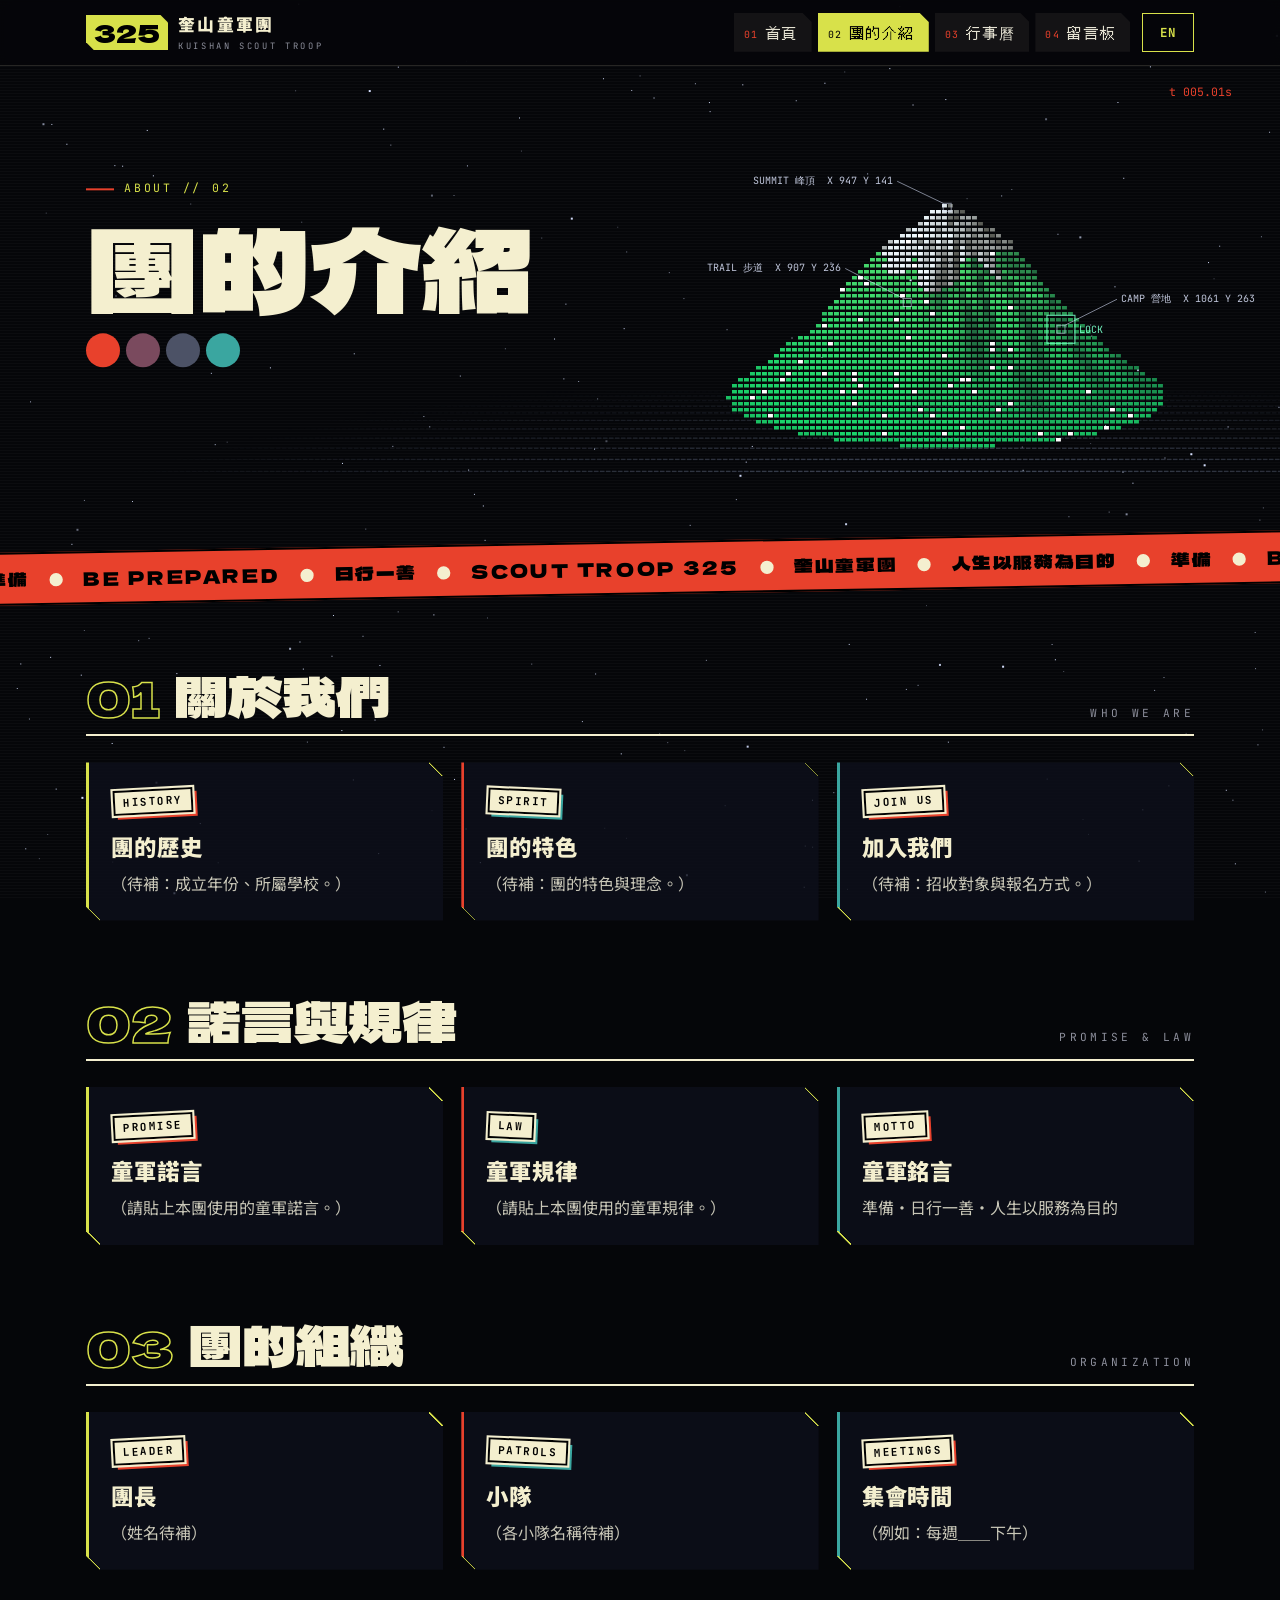
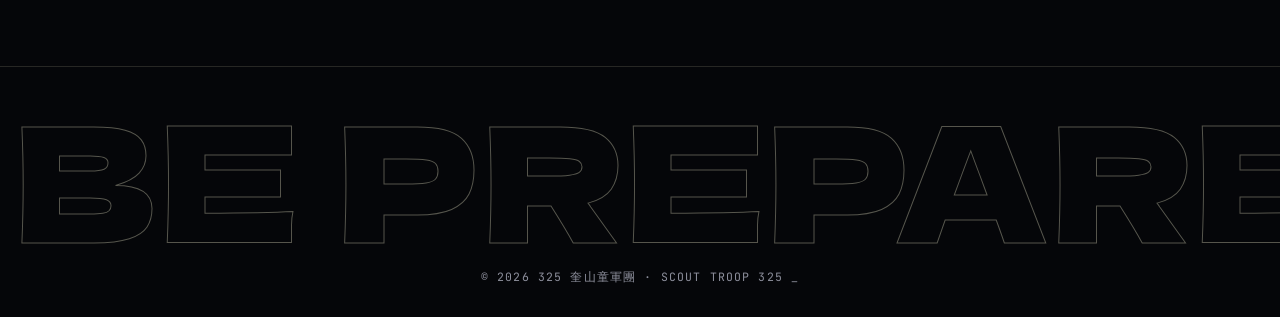
==== commit 477a1364: "Keep mountain labels clear of the title; make the pulse line pluckable and pumpable Co-Authored-By: " ====
--- a/about.html
+++ b/about.html
@@ -8,7 +8,7 @@
 <link rel="preconnect" href="https://fonts.googleapis.com">
 <link rel="preconnect" href="https://fonts.gstatic.com" crossorigin>
 <link href="https://fonts.googleapis.com/css2?family=Dela+Gothic+One&family=DotGothic16&family=JetBrains+Mono:wght@400;700&family=Noto+Sans+TC:wght@400;700;900&display=swap" rel="stylesheet">
-<link rel="stylesheet" href="style.css?v=8">
+<link rel="stylesheet" href="style.css?v=9">
 </head>
 <body>
 <header><div class="bar"><a class="logo" href="index.html"><b>325</b><div><span>奎山童軍團</span><small>KUISHAN SCOUT TROOP</small></div></a><nav><a href="index.html"><i>01</i><span data-en="HOME">首頁</span></a><a href="about.html" class="active"><i>02</i><span data-en="ABOUT">團的介紹</span></a><a href="calendar.html"><i>03</i><span data-en="CALENDAR">行事曆</span></a><a href="guestbook.html"><i>04</i><span data-en="GUESTBOOK">留言板</span></a><button id="lang" class="langbtn" type="button">EN</button></nav></div></header>
@@ -47,7 +47,7 @@
 </section>
 </main>
 <footer><div class="mega" aria-hidden="true">BE PREPARED</div><p>© 2026 325 奎山童軍團 · SCOUT TROOP 325 <span class="blink">_</span></p></footer>
-<script src="sky.js?v=8"></script>
-<script src="app.js?v=8"></script>
+<script src="sky.js?v=9"></script>
+<script src="app.js?v=9"></script>
 </body>
 </html>
--- a/style.css
+++ b/style.css
@@ -216,3 +216,13 @@
 .egg-x{font-family:var(--mono);font-weight:700;font-size:.85rem;letter-spacing:.12em;background:none;color:var(--lime);border:2px solid var(--lime);padding:8px 16px;cursor:pointer;margin-top:6px}
 .egg-x:hover{background:var(--lime);color:#000}
 @media (prefers-reduced-motion:reduce){.egg.open,.egg-in,.haz,.egg-scouts svg,.egg-name,.modal-box,.modal-body.in{animation:none}}
+
+/* ===== interactive pulse line ===== */
+#pulse{height:64px;cursor:pointer;touch-action:manipulation}
+#pulse:focus-visible{outline:2px solid var(--lime);outline-offset:2px}
+.hud-bl{bottom:112px}
+.hud-hint{left:0;right:0;bottom:84px;text-align:center;color:var(--teal);font-family:var(--dot);font-size:.8rem;letter-spacing:.14em;animation:blink 1.4s steps(1) infinite;pointer-events:none;transition:opacity .3s}
+.hud-hint.gone{opacity:0;animation:none}
+#hud-bpm{min-width:112px;text-align:center;color:var(--teal);border-color:var(--teal)}
+#hud-bpm.hot{color:#000;background:var(--red);border-color:var(--red)}
+@media (max-width:760px){.hud-bar #hud-bpm{display:block;position:absolute;right:0;bottom:66px}}
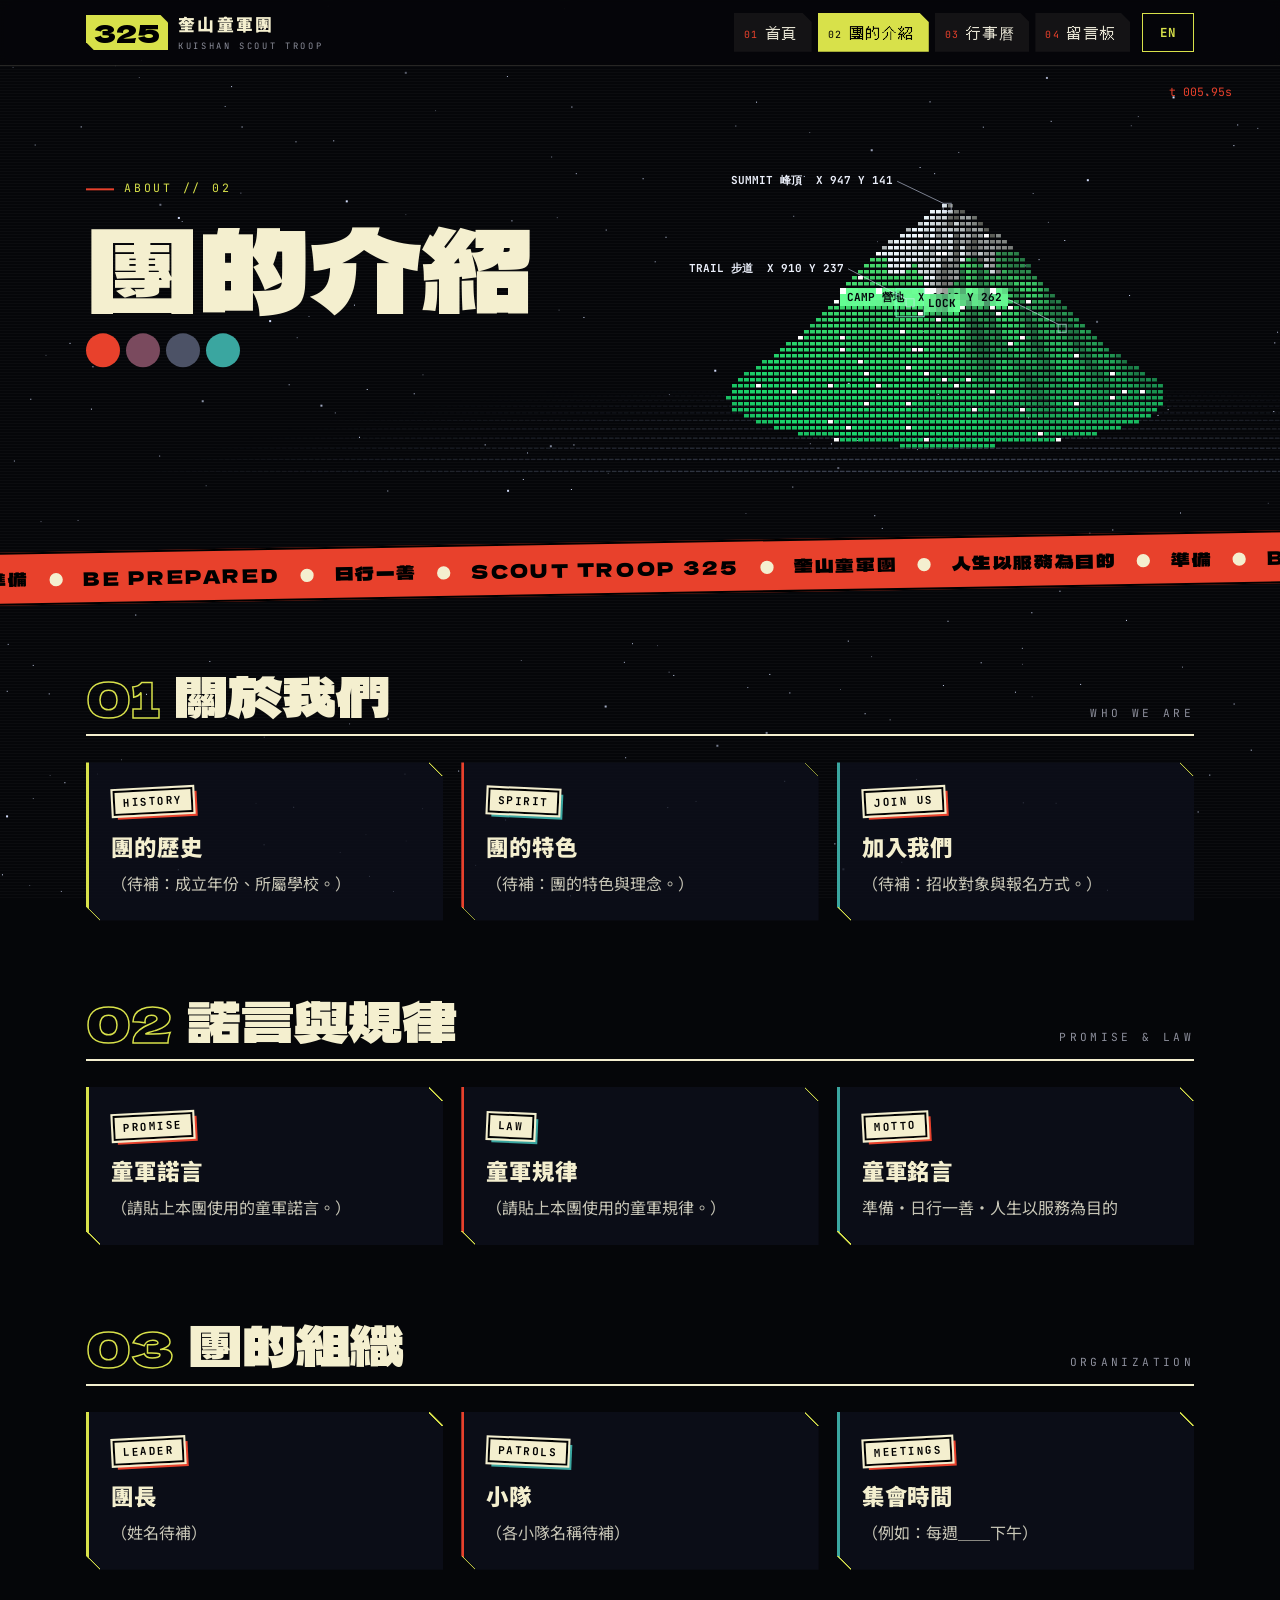
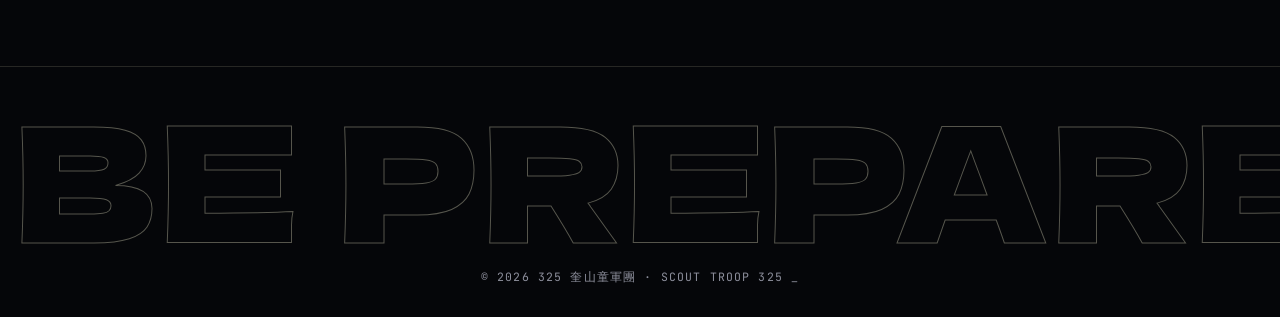
==== commit 54b64859: "Invert HUD label text where it crosses the mountain Co-Authored-By: Claude Fable 5.2 <noreply@anthro" ====
--- a/about.html
+++ b/about.html
@@ -8,7 +8,7 @@
 <link rel="preconnect" href="https://fonts.googleapis.com">
 <link rel="preconnect" href="https://fonts.gstatic.com" crossorigin>
 <link href="https://fonts.googleapis.com/css2?family=Dela+Gothic+One&family=DotGothic16&family=JetBrains+Mono:wght@400;700&family=Noto+Sans+TC:wght@400;700;900&display=swap" rel="stylesheet">
-<link rel="stylesheet" href="style.css?v=9">
+<link rel="stylesheet" href="style.css?v=10">
 </head>
 <body>
 <header><div class="bar"><a class="logo" href="index.html"><b>325</b><div><span>奎山童軍團</span><small>KUISHAN SCOUT TROOP</small></div></a><nav><a href="index.html"><i>01</i><span data-en="HOME">首頁</span></a><a href="about.html" class="active"><i>02</i><span data-en="ABOUT">團的介紹</span></a><a href="calendar.html"><i>03</i><span data-en="CALENDAR">行事曆</span></a><a href="guestbook.html"><i>04</i><span data-en="GUESTBOOK">留言板</span></a><button id="lang" class="langbtn" type="button">EN</button></nav></div></header>
@@ -47,7 +47,7 @@
 </section>
 </main>
 <footer><div class="mega" aria-hidden="true">BE PREPARED</div><p>© 2026 325 奎山童軍團 · SCOUT TROOP 325 <span class="blink">_</span></p></footer>
-<script src="sky.js?v=9"></script>
-<script src="app.js?v=9"></script>
+<script src="sky.js?v=10"></script>
+<script src="app.js?v=10"></script>
 </body>
 </html>
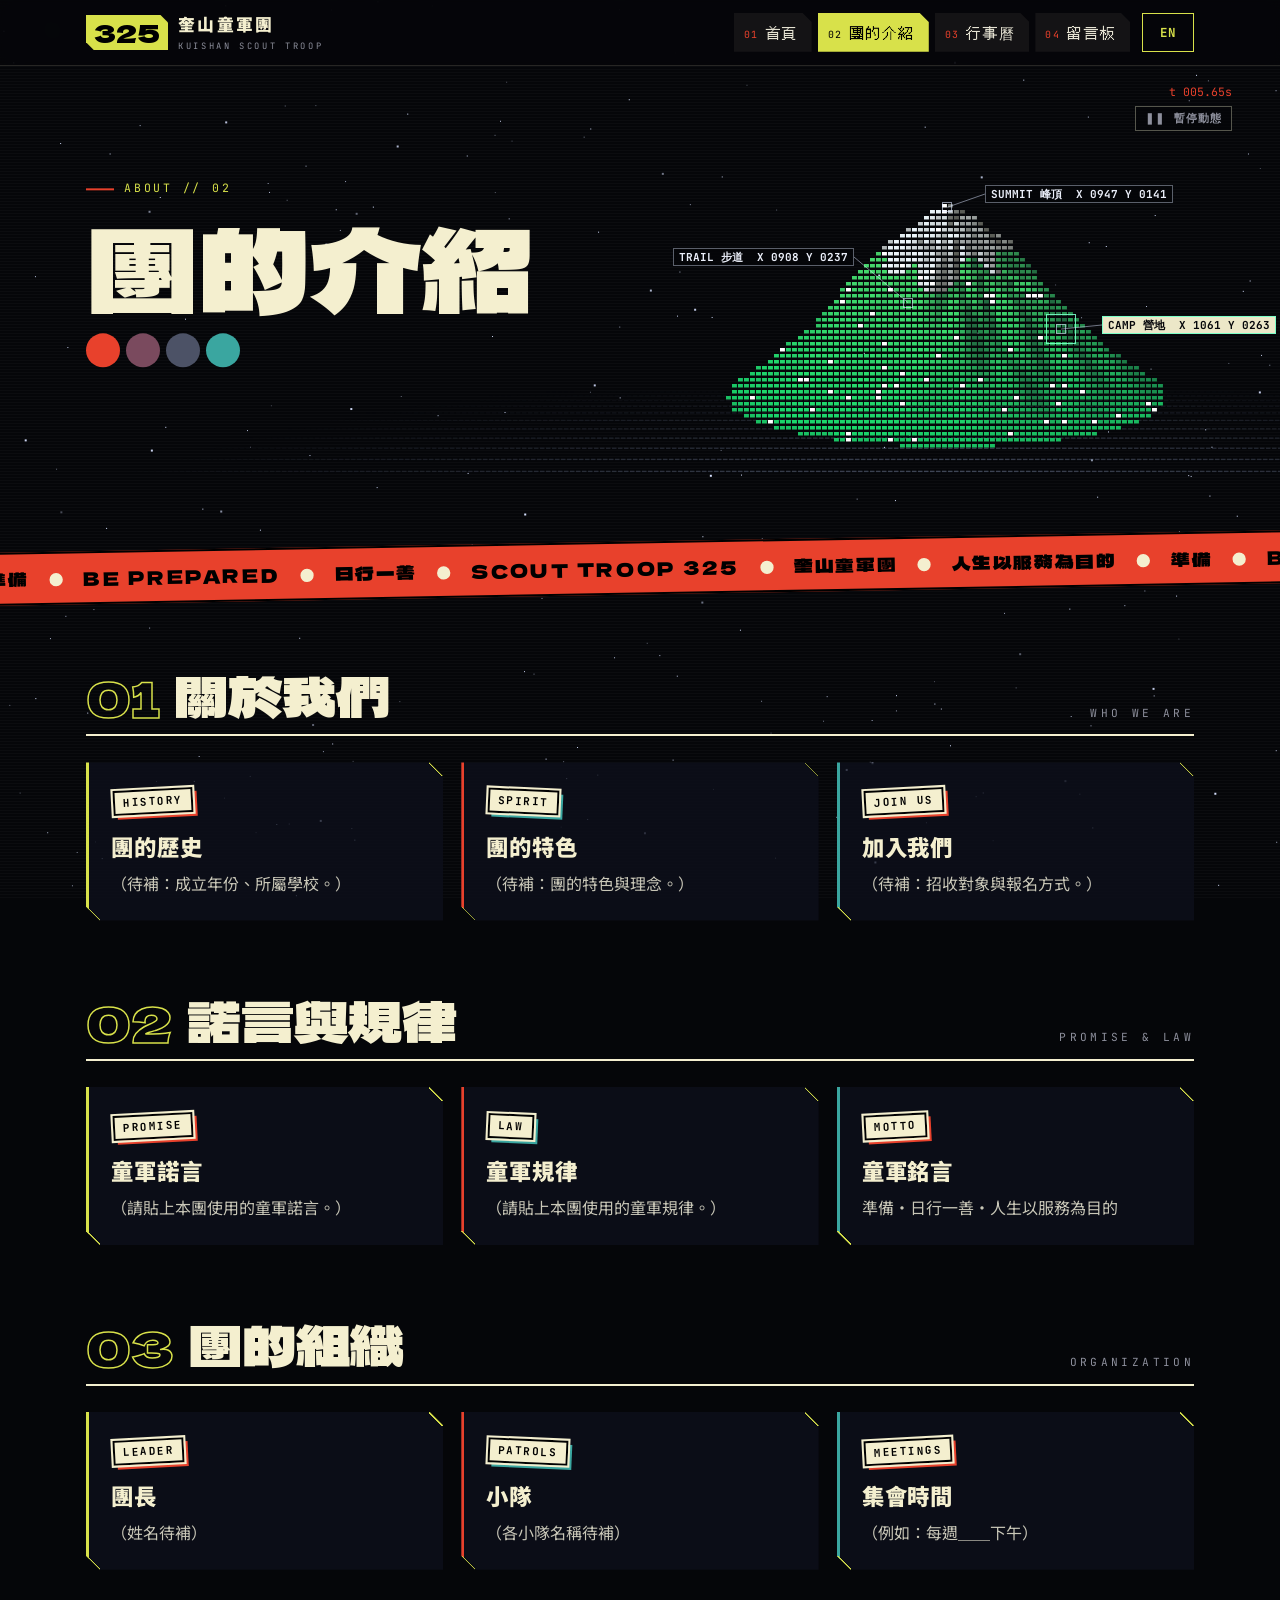
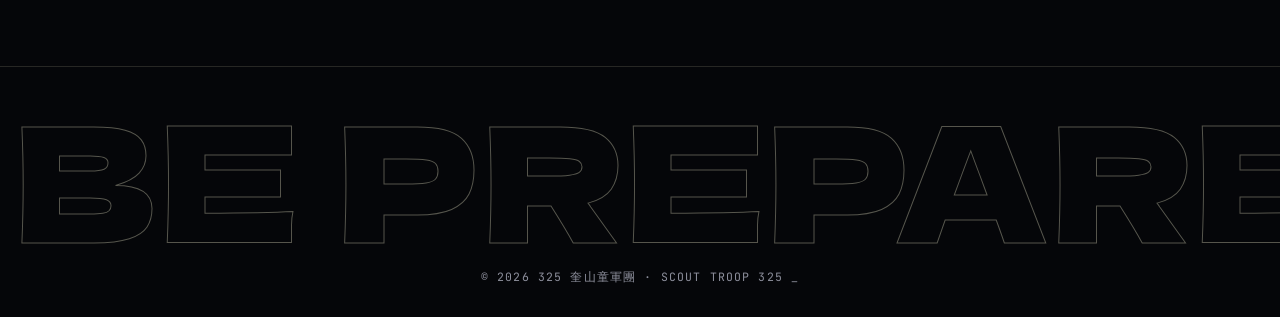
==== commit 363102fd: "Stable label plates, slower lock, pause-motion control, fewer flashes Co-Authored-By: Claude Opus 5." ====
--- a/about.html
+++ b/about.html
@@ -8,7 +8,7 @@
 <link rel="preconnect" href="https://fonts.googleapis.com">
 <link rel="preconnect" href="https://fonts.gstatic.com" crossorigin>
 <link href="https://fonts.googleapis.com/css2?family=Dela+Gothic+One&family=DotGothic16&family=JetBrains+Mono:wght@400;700&family=Noto+Sans+TC:wght@400;700;900&display=swap" rel="stylesheet">
-<link rel="stylesheet" href="style.css?v=10">
+<link rel="stylesheet" href="style.css?v=13">
 </head>
 <body>
 <header><div class="bar"><a class="logo" href="index.html"><b>325</b><div><span>奎山童軍團</span><small>KUISHAN SCOUT TROOP</small></div></a><nav><a href="index.html"><i>01</i><span data-en="HOME">首頁</span></a><a href="about.html" class="active"><i>02</i><span data-en="ABOUT">團的介紹</span></a><a href="calendar.html"><i>03</i><span data-en="CALENDAR">行事曆</span></a><a href="guestbook.html"><i>04</i><span data-en="GUESTBOOK">留言板</span></a><button id="lang" class="langbtn" type="button">EN</button></nav></div></header>
@@ -47,7 +47,7 @@
 </section>
 </main>
 <footer><div class="mega" aria-hidden="true">BE PREPARED</div><p>© 2026 325 奎山童軍團 · SCOUT TROOP 325 <span class="blink">_</span></p></footer>
-<script src="sky.js?v=10"></script>
-<script src="app.js?v=10"></script>
+<script src="sky.js?v=13"></script>
+<script src="app.js?v=13"></script>
 </body>
 </html>
--- a/style.css
+++ b/style.css
@@ -118,7 +118,7 @@
 
 @media (max-width:760px){
   .hero.sub{height:340px}
-  .hero.sub .hero-copy{top:9%;transform:none}
+  .hero.sub .hero-copy{top:56px;transform:none}
   .hero-copy{top:5%}
   .vert,.hud-bl{display:none}
   .hud-tr{right:16px}
@@ -192,13 +192,13 @@
   background:linear-gradient(90deg,var(--red) var(--p,0%),var(--lime) var(--p,0%));transform:translateY(-100%);transition:transform .15s}
 .pull.on{transform:none}
 .egg{position:fixed;inset:0;z-index:300;display:none;flex-direction:column;background:#120303;overflow:hidden}
-.egg.open{display:flex;animation:eggflash .5s steps(2) 3}
+.egg.open{display:flex;animation:eggflash .7s steps(2) 2}
 @keyframes eggflash{50%{background:var(--red)}}
 .egg::before{content:"";position:absolute;inset:0;pointer-events:none;background:repeating-linear-gradient(rgba(232,65,44,.16) 0 2px,transparent 2px 5px),radial-gradient(circle at 50% 45%,rgba(232,65,44,.35),transparent 60%)}
 .haz{flex:none;height:clamp(34px,6vh,56px);background:repeating-linear-gradient(-45deg,var(--lime) 0 26px,#000 26px 52px);background-size:73.54px 100%;animation:haz 1s linear infinite}
 .haz:last-child{animation-direction:reverse}
 @keyframes haz{to{background-position:73.54px 0}}
-.egg-in{position:relative;flex:1;display:flex;flex-direction:column;align-items:center;justify-content:center;text-align:center;padding:8px 16px;gap:6px;animation:shake .35s steps(2) infinite;min-height:0}
+.egg-in{position:relative;flex:1;display:flex;flex-direction:column;align-items:center;justify-content:center;text-align:center;padding:8px 16px;gap:6px;animation:shake .35s steps(2) 4;min-height:0}
 @keyframes shake{0%{transform:translate(0,0)}25%{transform:translate(-2px,1px)}50%{transform:translate(2px,-1px)}75%{transform:translate(-1px,-2px)}}
 .egg-code{font-family:var(--mono);font-size:clamp(.6rem,1.6vw,.8rem);letter-spacing:.2em;color:var(--red)}
 .egg-h{font-family:var(--display);font-size:clamp(5.5rem,min(30vw,34vh),19rem);line-height:.95;color:var(--cream);text-shadow:.04em .04em 0 var(--red)}
@@ -226,3 +226,9 @@
 #hud-bpm{min-width:112px;text-align:center;color:var(--teal);border-color:var(--teal)}
 #hud-bpm.hot{color:#000;background:var(--red);border-color:var(--red)}
 @media (max-width:760px){.hud-bar #hud-bpm{display:block;position:absolute;right:0;bottom:66px}}
+
+/* ===== pause-motion control ===== */
+.motion-btn{position:absolute;top:40px;right:48px;font-family:var(--mono);font-weight:700;font-size:.68rem;letter-spacing:.1em;color:var(--muted);background:rgba(5,6,9,.7);border:1px solid var(--line-2);padding:4px 9px;cursor:pointer}
+.motion-btn:hover,.motion-btn[aria-pressed=true]{color:#000;background:var(--lime);border-color:var(--lime)}
+html.paused *,html.paused *::before,html.paused *::after{animation-play-state:paused!important}
+@media (max-width:760px){.motion-btn{top:14px;left:16px;right:auto}.hero .hero-copy{top:52px}.hud-hint{bottom:118px;font-size:.72rem}}
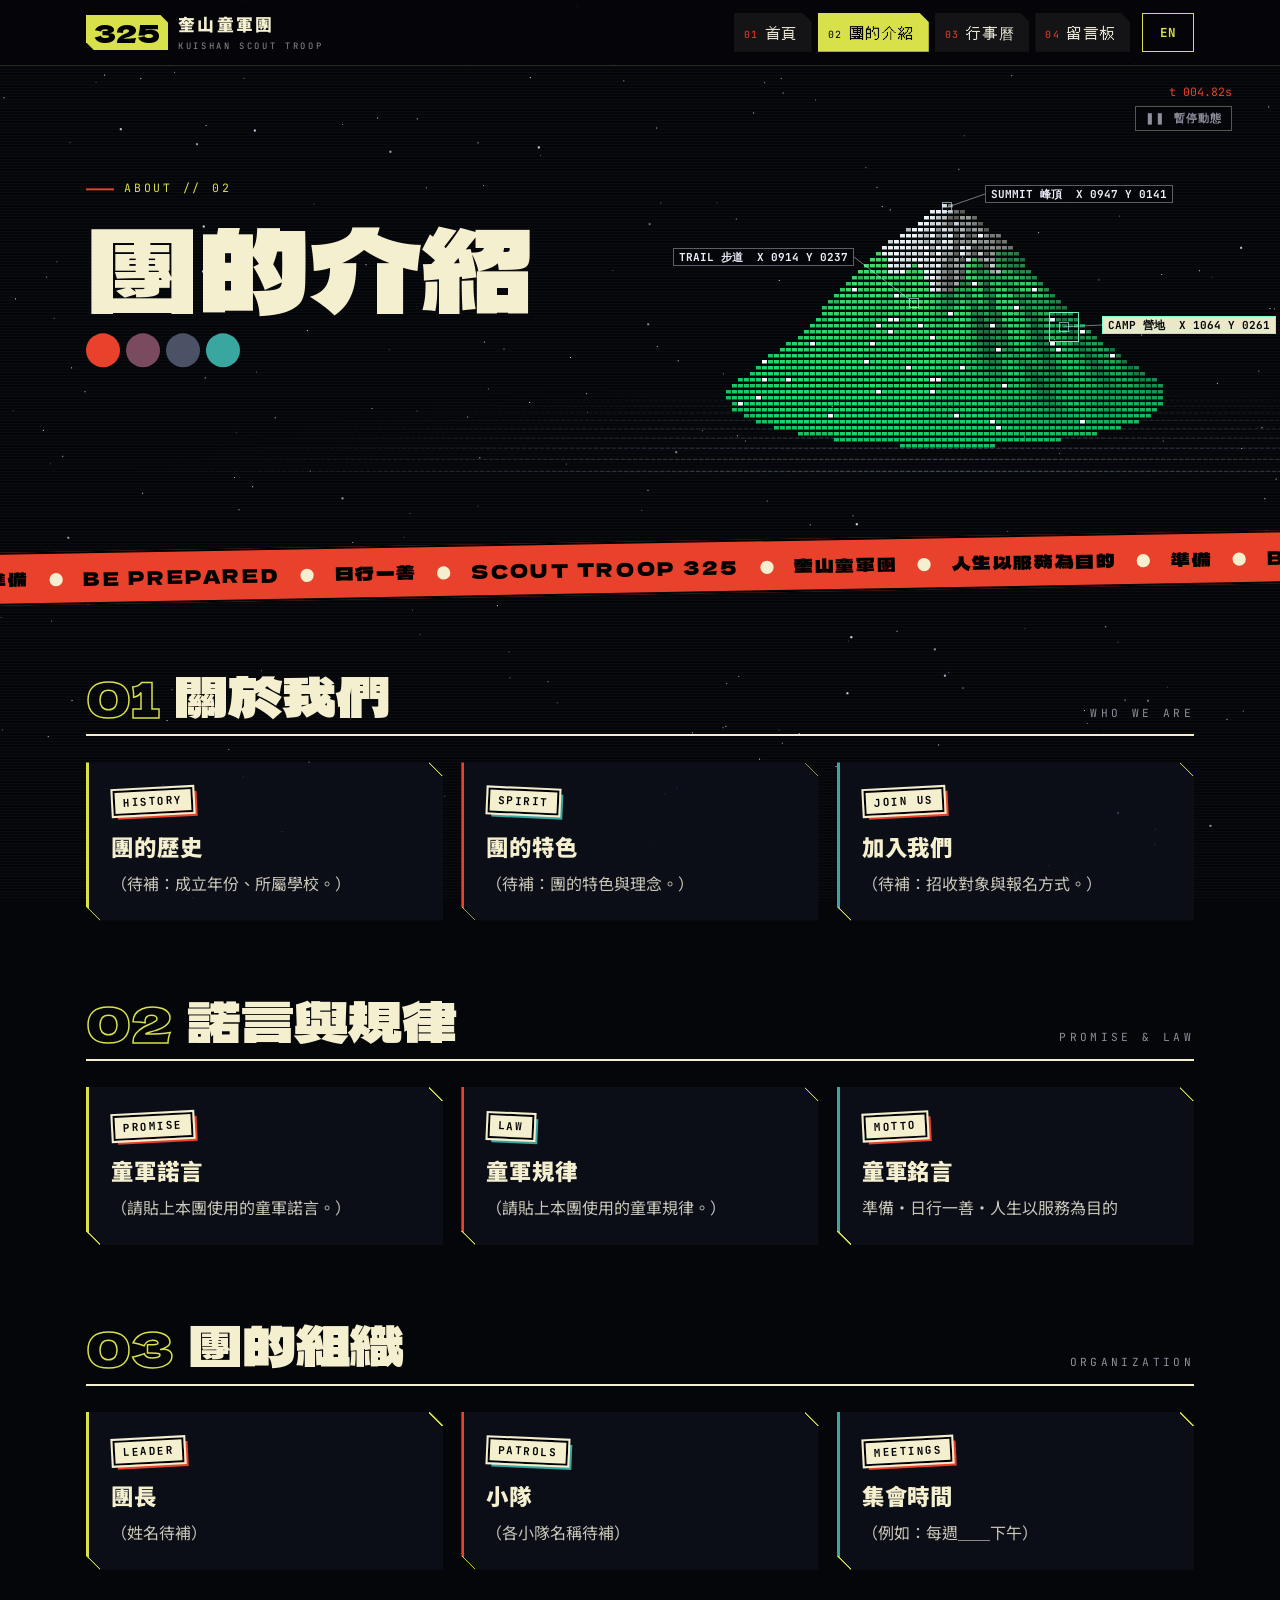
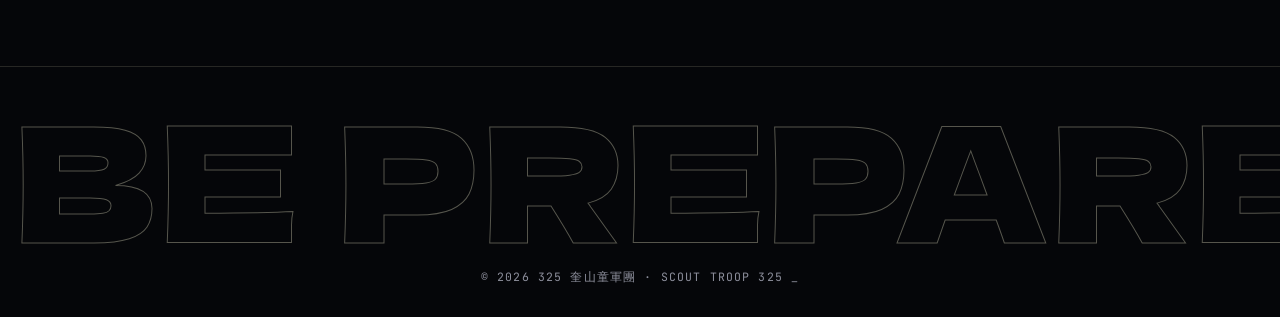
==== commit 069f1e05: "Easter egg: block pull-to-refresh, trigger sooner Co-Authored-By: Claude Opus 5.5 <noreply@anthropic" ====
--- a/about.html
+++ b/about.html
@@ -8,7 +8,7 @@
 <link rel="preconnect" href="https://fonts.googleapis.com">
 <link rel="preconnect" href="https://fonts.gstatic.com" crossorigin>
 <link href="https://fonts.googleapis.com/css2?family=Dela+Gothic+One&family=DotGothic16&family=JetBrains+Mono:wght@400;700&family=Noto+Sans+TC:wght@400;700;900&display=swap" rel="stylesheet">
-<link rel="stylesheet" href="style.css?v=13">
+<link rel="stylesheet" href="style.css?v=14">
 </head>
 <body>
 <header><div class="bar"><a class="logo" href="index.html"><b>325</b><div><span>奎山童軍團</span><small>KUISHAN SCOUT TROOP</small></div></a><nav><a href="index.html"><i>01</i><span data-en="HOME">首頁</span></a><a href="about.html" class="active"><i>02</i><span data-en="ABOUT">團的介紹</span></a><a href="calendar.html"><i>03</i><span data-en="CALENDAR">行事曆</span></a><a href="guestbook.html"><i>04</i><span data-en="GUESTBOOK">留言板</span></a><button id="lang" class="langbtn" type="button">EN</button></nav></div></header>
@@ -48,6 +48,6 @@
 </main>
 <footer><div class="mega" aria-hidden="true">BE PREPARED</div><p>© 2026 325 奎山童軍團 · SCOUT TROOP 325 <span class="blink">_</span></p></footer>
 <script src="sky.js?v=13"></script>
-<script src="app.js?v=13"></script>
+<script src="app.js?v=14"></script>
 </body>
 </html>
--- a/style.css
+++ b/style.css
@@ -232,3 +232,6 @@
 .motion-btn:hover,.motion-btn[aria-pressed=true]{color:#000;background:var(--lime);border-color:var(--lime)}
 html.paused *,html.paused *::before,html.paused *::after{animation-play-state:paused!important}
 @media (max-width:760px){.motion-btn{top:14px;left:16px;right:auto}.hero .hero-copy{top:52px}.hud-hint{bottom:118px;font-size:.72rem}}
+
+/* stop the browser's pull-to-refresh / bounce so the easter-egg pull works */
+html,body{overscroll-behavior-y:none}
